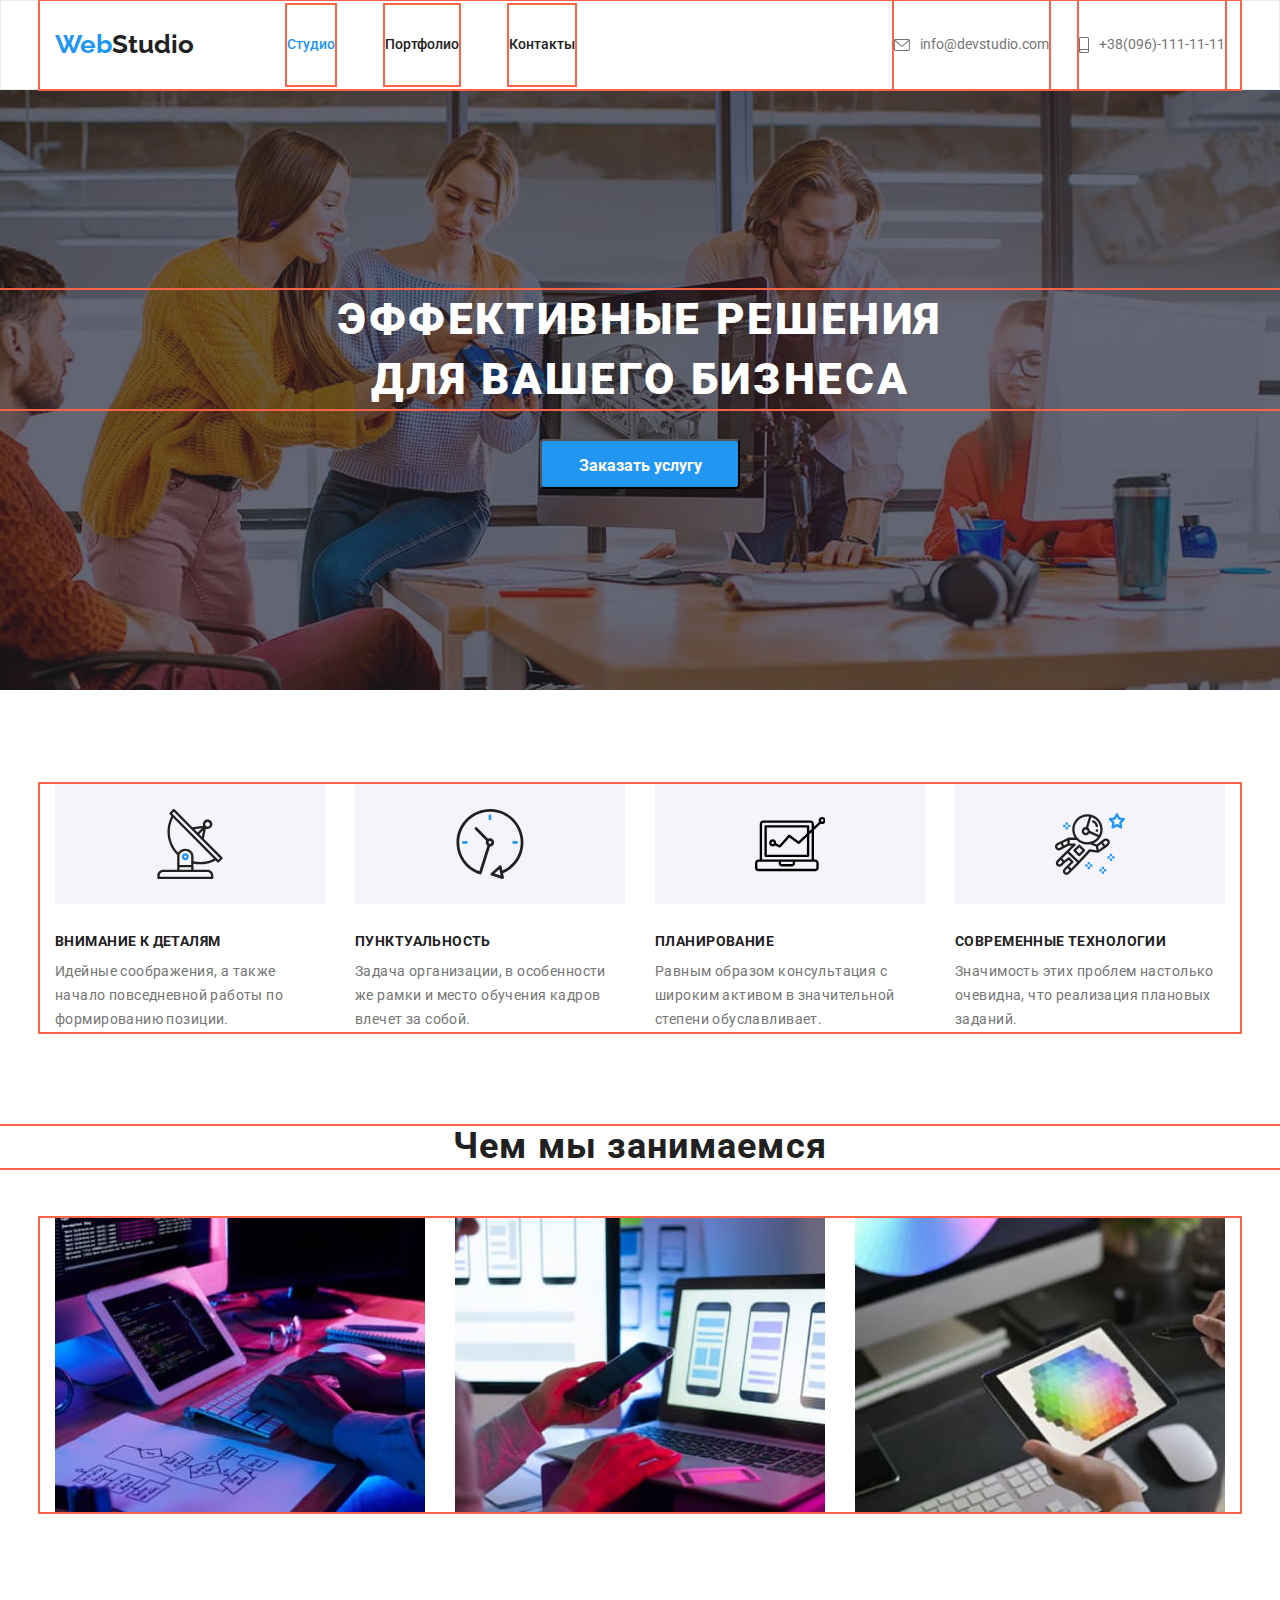
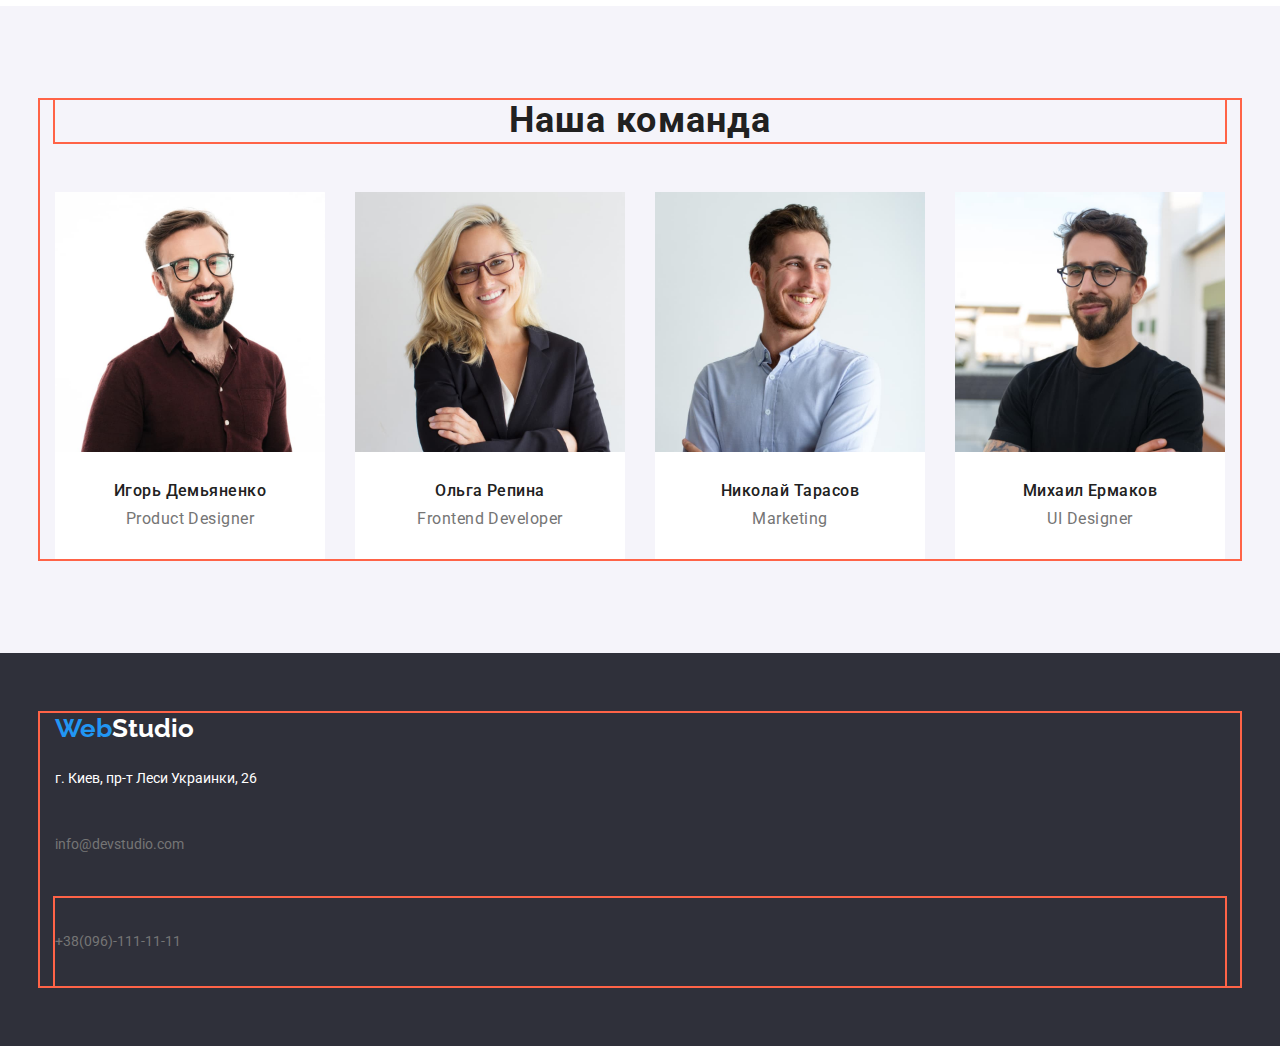
==== index.html @ 0e976df8 "Добавляет svg хедер,герой и 1 секция" ====
<!DOCTYPE html>
<html lang="ru">

<head>
    <meta charset="UTF-8">
    <meta http-equiv="X-UA-Compatible" content="IE=edge">
    <meta name="viewport" content="width=device-width, initial-scale=1.0">
    <title>Документ</title>
    <link href="https://fonts.googleapis.com/css2?family=Raleway:wght@700&family=Roboto:wght@400;500;700&display=swap"
        rel="stylesheet">
    <link rel="stylesheet" href="https://cdnjs.cloudflare.com/ajax/libs/modern-normalize/1.1.0/modern-normalize.min.css">
    <link rel="stylesheet" href="./css/style.css">
</head>

<body>
        <!-- header -->

<header class="header">
    <div class="container main-nav">
        <nav class="main-nav">
            <a href="" class="logo" lang="en">Web<span class="logo-header">Studio</span>
            </a>
           
        <!-- Navigation -->

        <ul class="nav-menu list">
            <li class="nav-menu item">
                <a href="" class="menu-link active">Студио</a>
            </li>
            
            <li class="nav-menu item">
                <a href="./portfolio.html" class="menu-link ">Портфолио</a>
            </li>  
            <li class="nav-menu item">
                 <a href="" class="menu-link">Контакты</a>
            </li>    
    </ul>
        </nav>
        <!-- Header contacts -->

        <ul class="contacts-list">
            <li class="contacts-link">
                <a class="adress-list" href="mailto:info@devstudio.com">
                    <svg class="cont-icon" width="16" height="12">
                    <use href="./images/icons.svg#icon-envelope"></use>
                    </svg>
                    info@devstudio.com
                </a>
            </li>

            <li class="contacts-link">
                <a class="adress-list " href="tel:+380961111111">
                    <svg class="cont-icon" width="10" height="16">
                        <use href="./images/icons.svg#icon-smartphone"></use>
                    </svg>
                    +38(096)-111-11-11
                </a>
            </li>
            </ul>
     </div>
    </header>
    <main>
         <!-- hero -->
        
<section class="main-section overlay">
    
    <h1 class="section-title"> Эффективные решения<br>для вашего бизнеса</h1>
                <button type="button" class="order-button">Заказать услугу</button>
    
</section>
       
        <!-- features -->   

<section class="section-padding">
    <h2 hidden>Наши особенности</h2>
        <div class="container">
            <ul class="features">
                <li class="features-list">
                    <div class="icons">
                    <svg width="70" height="70"> 
                        <use href="./images/icons.svg#icon-antenna">
                        </use>
                     </svg>
                    </div>
                    <h3 class="features-title">Внимание к деталям</h3>
                    <p class="features-text">Идейные соображения, а также начало повседневной работы по формированию
                        позиции.</p>
                </li>

                <li class="features-list">
                    <div class="icons">
                        <svg width="70" height="70">
                            <use href="./images/icons.svg#icon-clock">

                            </use>
                        </svg>
                    </div>
                    <h3 class="features-title">Пунктуальность</h3>
                    <p class="features-text">Задача организации, в особенности же рамки и место обучения кадров влечет
                        за собой.</p>
                </li>

                <li class="features-list">
                    <div class="icons">
                        <svg width="70" height="70">
                            <use href="./images/icons.svg#icon-comp">
                            </use>
                        </svg>
                    </div>
                    <h3 class="features-title">Планирование</h3>
                    <p class="features-text">Равным образом консультация с широким активом в значительной степени
                        обуславливает.</p>
                </li>

                <li class="features-list">
                    <div class="icons">
                        <svg width="70" height="70">
                            <use href="./images/icons.svg#icon-astronaut">
                            </use>
                        </svg>
                    </div>
                    <h3 class="features-title">Современные технологии</h3>
                    <p class="features-text">Значимость этих проблем настолько очевидна, что реализация плановых
                        заданий.</p>
                </li>
            </ul>
        </div>
            
 </section>
    <!-- Our work  -->

<section class="section-padding">
    <h2 class="work-title">Чем мы занимаемся</h2>
        <div class="container">
             <ul class="example-list">

        <li class="ex-img">
            <img src="./images/box1.jpg" alt="разработка верстки" width="370">
        </li>

        <li class="ex-img">
             <img src="./images/box2.jpg" alt="мобильное приложение" width="370">
        </li>

        <li class="ex-img">
            <img src="./images/box3.jpg" alt="выбор цветой палитры" width="370">
        </li>
               
             </ul>
        </div>
</section>

        <!-- team -->

<section class="team-section">
     <div class="team-container">
        <h2 class="team-title">Наша команда</h2>
            <ul class="team-list">

        <li class="team-leads">
             <img src="./images/img1.jpg" alt="менеджер" width="270">
             <div class="staff">
                <h3 class="team-name">Игорь Демьяненко</h3>
                    <p lang="en" class="position">Product Designer</p>
            </div>
        </li>

        <li class="team-leads">
            <img src="./images/img2.jpg" alt="разработчик" width="270">
            <div class="staff">
                <h3 class="team-name">Ольга Репина</h3>
                    <p lang="en" class="position">Frontend Developer</p>
            </div>
        </li>

         <li class="team-leads">
            <img src="./images/img3.jpg" alt="отдел маркетинга" width="270">
            <div class="staff">
                <h3 class="team-name">Николай Тарасов</h3>
                    <p lang="en" class="position">Marketing</p>
            </div>
        </li>

        <li class="team-leads">
            <img src="./images/img4.jpg" alt="дизайнер" width="270">
            <div class="staff">
                <h3 class="team-name">Михаил Ермаков</h3>
                    <p lang="en" class="position">UI Designer</p>
            </div>
        </li>
             </ul>
    </div>
</section>
</main>
         <!-- footer -->

<footer class="f-contacts">
    <div class="footer-container">
        <a href="" class="logo-f" lang="en">
            Web<span class="logo-footer">Studio</span>
        </a>
    <address class="location">
        <p class="contacts-item">г. Киев, пр-т Леси Украинки, 26</p>     
    
    <ul class="contacts">
        <li class="contacts-link-f">
            <a class="adress-list" href="mailto:info@devstudio.com">
                        info@devstudio.com
                    </a>
        </li>
        <li class="contacts-link">
            <a class="adress-list" href="tel:+380961111111">+38(096)-111-11-11</a>
        </li>               
    </ul>
    </address>
    </div>
    </footer>
</body>
</html>
---- css/style.css ----
:root {
  --primary-text-color: #212121;
  --title-text-color: #757575;
  --accent-color: #2196f3;
  --primary-white-color: #ffffff;
  --filters-color: #f5f4fa;
  --main-bcg-color: #2f303a;
  --primary-bcg-color: #e5e5e5;
}

body {
  background-color: var(--primary-white-color);
  color: var(--primary-text-color);
  font-family: Roboto, sans-serif;
  font-size: 14px;
}
.list {
  list-style: none;
  margin: 0;
}
img {
  display: block;
  min-width: 100%;
  height: auto;
}

/* Логотип */
.logo {
  display: block;
  padding-top: 24px;
  padding-bottom: 24px;
  color: var(--accent-color);
  font-family: Raleway;
  font-weight: 700;
  font-size: 26px;
  line-height: 1.19;
  text-decoration: none;
}
.logo-header {
  color: var(--primary-text-color);
}
.logo-f {
  color: var(--accent-color);
  font-family: Raleway;
  font-weight: 700;
  font-size: 26px;
  line-height: 1.19;
  text-decoration: none;
}
.logo-footer {
  color: var(--primary-white-color);
}
/* Навигация шапки*/

.menu-link {
  display: block;
  padding-top: 32px;
  padding-bottom: 32px;
  color: var(--primary-text-color);
  font-weight: 500;
  font-size: 14px;
  line-height: 1.14;
  text-decoration: none;
}
.menu-link:hover,
.menu-link:focus {
  color: var(--accent-color);
}
.menu-link.active {
  display: block;
  padding-top: 32px;
  padding-bottom: 32px;
  color: var(--accent-color);
  font-weight: 500;
  font-size: 14px;
  line-height: 1.14;
}
.menu-link.active:hover,
.menu-link.active:focus {
  color: var(--accent-color);
}
.main-nav {
  align-items: center;
  display: flex;
}
.nav-menu {
  display: flex;
  margin-left: 93px;
  padding: 0;
}
.nav-menu .li + .li {
  margin-left: 50px;
}
.nav-menu.item {
  margin-left: 50px;
  outline: 2px solid tomato;
}
.nav-menu.item:first-child {
  margin-left: 0;
}
/* BG футер */

.f-contacts {
  padding-top: 60px;
  padding-bottom: 60px;
  background-color: var(--main-bcg-color);
}
/* Стиль контакты */

.contacts-list {
  display: flex;
  padding-left: 0;
  margin: 0;
  list-style: none;
  margin-left: auto;
}
.cont-icon {
  display: block;
  margin-right: 10px;
  cursor: pointer;
}
.adress-list {
  display: flex;
  align-items: center;
  padding-top: 32px;
  padding-bottom: 32px;
  color: var(--title-text-color);
  font-weight: 400;
  line-height: 1.7;
  text-decoration: none;
}
.adress-list:hover,
.adress-list:focus {
  color: var(--accent-color);
}
.contacts-link {
  outline: 2px solid tomato;
  margin-right: 30px;
}

.contacts-link:last-child {
  margin-right: 0;
  margin-bottom: 0;
}

/* Стили css Porfolio */

/* Стили для главных фильтров */
.main-filter-button {
  color: var(--primary-white-color);
  background-color: var(--accent-color);
  font-family: inherit;
  padding-top: 6px;
  padding-right: 22px;
  padding-bottom: 6px;
  padding-left: 22px;
  font-weight: 500;
  font-size: 16px;
  line-height: 1.62;
  box-shadow: 0px 3px 1px rgba(0, 0, 0, 0.1), 0px 1px 2px rgba(0, 0, 0, 0.08),
    0px 2px 2px rgba(0, 0, 0, 0.12);
  border-radius: 4px;

  cursor: pointer;
}
.main-filter-button:hover,
.main-filter-button:focus {
  color: var(--primary-white-color);
}
.filters {
  padding-top: 94px;
  padding-bottom: 94px;
}
.f-item {
  margin-left: 8px;
}
.f-item:first-child {
  margin-left: 0;
}
.filter-button {
  color: var(--primary-text-color);
  background-color: var(--filters-color);
  font-family: inherit;
  padding-top: 6px;
  padding-right: 22px;
  padding-bottom: 6px;
  padding-left: 22px;
  font-weight: 500;
  font-size: 16px;
  line-height: 1.62;
  border-radius: 4px;
}
.filters-list {
  display: flex;
  margin-bottom: 50px;
  padding-left: 0;
  justify-content: center;
}
.filter-button:hover,
.filter-button:focus {
  color: var(--primary-white-color);
  background-color: var(--accent-color);
}

/* Проэкты (картинки) */

.main-section {
  /* height: 600px;
  max-width: 1600px; */
  padding-top: 200px;
  padding-bottom: 280px;
  text-align: center;
  background-color: var(--main-bcg-color);
}
.projects {
  height: 370px;
  text-decoration: none;
}
.projects-list {
  display: flex;
  flex-wrap: wrap;
  list-style: none;
  margin: 0;
  padding: 0;
}
.projects-title {
  margin-top: 0;
  margin-bottom: 0;
  color: var(--primary-text-color);
  font-weight: 700;
  font-size: 18px;
  line-height: 2;
}
.projects-sections {
  margin-top: 0;
  margin-bottom: 0;
  color: var(--title-text-color);
  font-size: 16px;
  line-height: 1.87;
}
.ex-text {
  padding: 20px 24px;
  border: 1px solid #eeeeee;
  border-top: 0;
}
/* Футер Портфолио */

.contacts-item {
  color: var(--primary-white-color);
  font-size: 14px;
  line-height: 2;
  margin: 0;
  margin-bottom: 9px;
  margin-top: 20px;
}

.project-card {
  width: 370px;
  margin-right: 30px;
  margin-bottom: 30px;
}
.project-card:nth-child(3n) {
  margin-right: 0;
}
.project-card:nth-last-child(-n + 3) {
  margin-bottom: 0;
}
.contacts-link-f {
  margin-bottom: 9px;
  color: rgba(255, 255, 255, 0.6);
  font-size: 14px;
  line-height: 2;
}
.location {
  font-style: normal;
}

/* стили css для index.thml */

.container {
  margin-left: auto;
  margin-right: auto;
  width: 1200px;
  padding-right: 15px;
  padding-left: 15px;
  outline: 2px solid tomato;
  background-color: var(--primary-white-color);
}
.section-padding {
  padding-top: 94px;
  padding-bottom: 94px;
  background-color: var(--primary-white-color);
}
.section-padding:nth-child(3) {
  padding-top: 0;
}
.header {
  margin-top: 0;
  margin-bottom: 0;
  border: 1px solid #ececec;
  background: var(--primary-white-color);
}

/* Секция герой */

.overlay {
  height: 600px;
  max-width: 1600px;
  margin-left: auto;
  margin-right: auto;
  background-repeat: no-repeat;
  background-position: center;
  background-size: cover;
  background-color: var(--main-bcg-color);
  background-image: linear-gradient(
      to top,
      rgba(47, 48, 58, 0.4),
      rgba(47, 48, 58, 0.4)
    ),
    url(../images/hero.jpg);
}
.section-title {
  margin-top: 0;
  margin-bottom: 30px;
  font-weight: 900;
  font-size: 44px;
  line-height: 1.36;
  text-transform: uppercase;
  letter-spacing: 0.06em;
  color: var(--primary-white-color);
  outline: 2px solid tomato;
}
.order-button {
  display: inline-block;
  font-weight: 700;
  font-size: 16px;
  line-height: 1.87;
  min-width: 200px;
  height: 50px;
  padding: 10px 32px;
  background-color: var(--accent-color);
  color: var(--primary-white-color);
  border-radius: 4px;
}
.icons {
  display: flex;
  justify-content: center;
  align-items: center;
  background-color: var(--filters-color);
  /* width: 270px; */
  height: 120px;
  margin-bottom: 30px;
}
.features {
  display: flex;
  justify-content: space-between;
  list-style: none;
  padding-left: 0;
  margin: 0;
}
.features-list {
  width: calc((100% - 3 * 30px) / 4);
}
.features-list:last-child {
  margin-right: 0;
}
/* Секция наши особенности */

.features-title {
  margin-top: 0px;
  margin-bottom: 10px;
  font-weight: 700;
  font-size: 14px;
  height: 16px;
  line-height: 1.14;
  text-transform: uppercase;
  letter-spacing: 0.03em;
  color: var(--primary-text-color);
}
.features-text {
  margin-top: 0;
  margin-bottom: 0;
  font-size: 14px;
  line-height: 1.71;
  letter-spacing: 0.03em;
  color: var(--title-text-color);
}

/* Секция чем мы занимаемся */
.ex-img {
  margin-left: 30px;
}
.ex-img:first-child {
  margin-left: 0;
}
.example-list {
  list-style: none;
  padding-left: 0;
  margin: 0;
  display: flex;
  width: 370px;
}
.work-title {
  margin-top: 0;
  margin-bottom: 50px;
  font-weight: 700;
  font-size: 36px;
  height: 42px;
  text-align: center;
  line-height: 1.16;
  letter-spacing: 0.03em;
  color: var(--primary-text-color);
  outline: 2px solid tomato;
}

/* Секция наша команда */
.staff {
  padding-top: 30px;
  padding-bottom: 30px;
  text-align: center;
}

.team-section {
  background-color: var(--filters-color);
}
.team-photo {
  background-color: var(--primary-white-color);
}
.team-list {
  display: flex;
  list-style: none;
  margin: 0;
  padding: 0;
}
.team-title {
  margin: 0;
  margin-bottom: 50px;
  font-weight: 700;
  font-size: 36px;
  height: 42px;
  text-align: center;
  line-height: 1.16;
  letter-spacing: 0.03em;
  color: var(--primary-text-color);
  outline: 2px solid tomato;
}
.team-leads {
  margin-left: 30px;
  background-color: var(--primary-white-color);
}
.team-leads:first-child {
  margin-left: 0;
}
.team-name {
  font-weight: 500;
  font-size: 16px;
  line-height: 1.18;
  letter-spacing: 0.03em;
  margin-bottom: 10px;
  margin-top: 0;
  color: var(--primary-text-color);
}
.team-container {
  margin-left: auto;
  margin-right: auto;
  /* padding-top: 94px;
  padding-bottom: 94px; */
  width: 1200px;
  padding-right: 15px;
  padding-left: 15px;
  outline: 2px solid tomato;
  background-color: var(--filters-color);
}
.team-section {
  padding-top: 94px;
  padding-bottom: 94px;
  background-color: var(--filters-color);
}
.position {
  margin: 0;
  font-size: 16px;
  line-height: 1.18;
  letter-spacing: 0.03em;
  color: var(--title-text-color);
}

/* Футер */

.footer-container {
  margin-left: auto;
  margin-right: auto;
  width: 1200px;
  padding-right: 15px;
  padding-left: 15px;
  outline: 2px solid tomato;
}
.contacts {
  list-style: none;
  padding-left: 0;
  margin: 0;
}
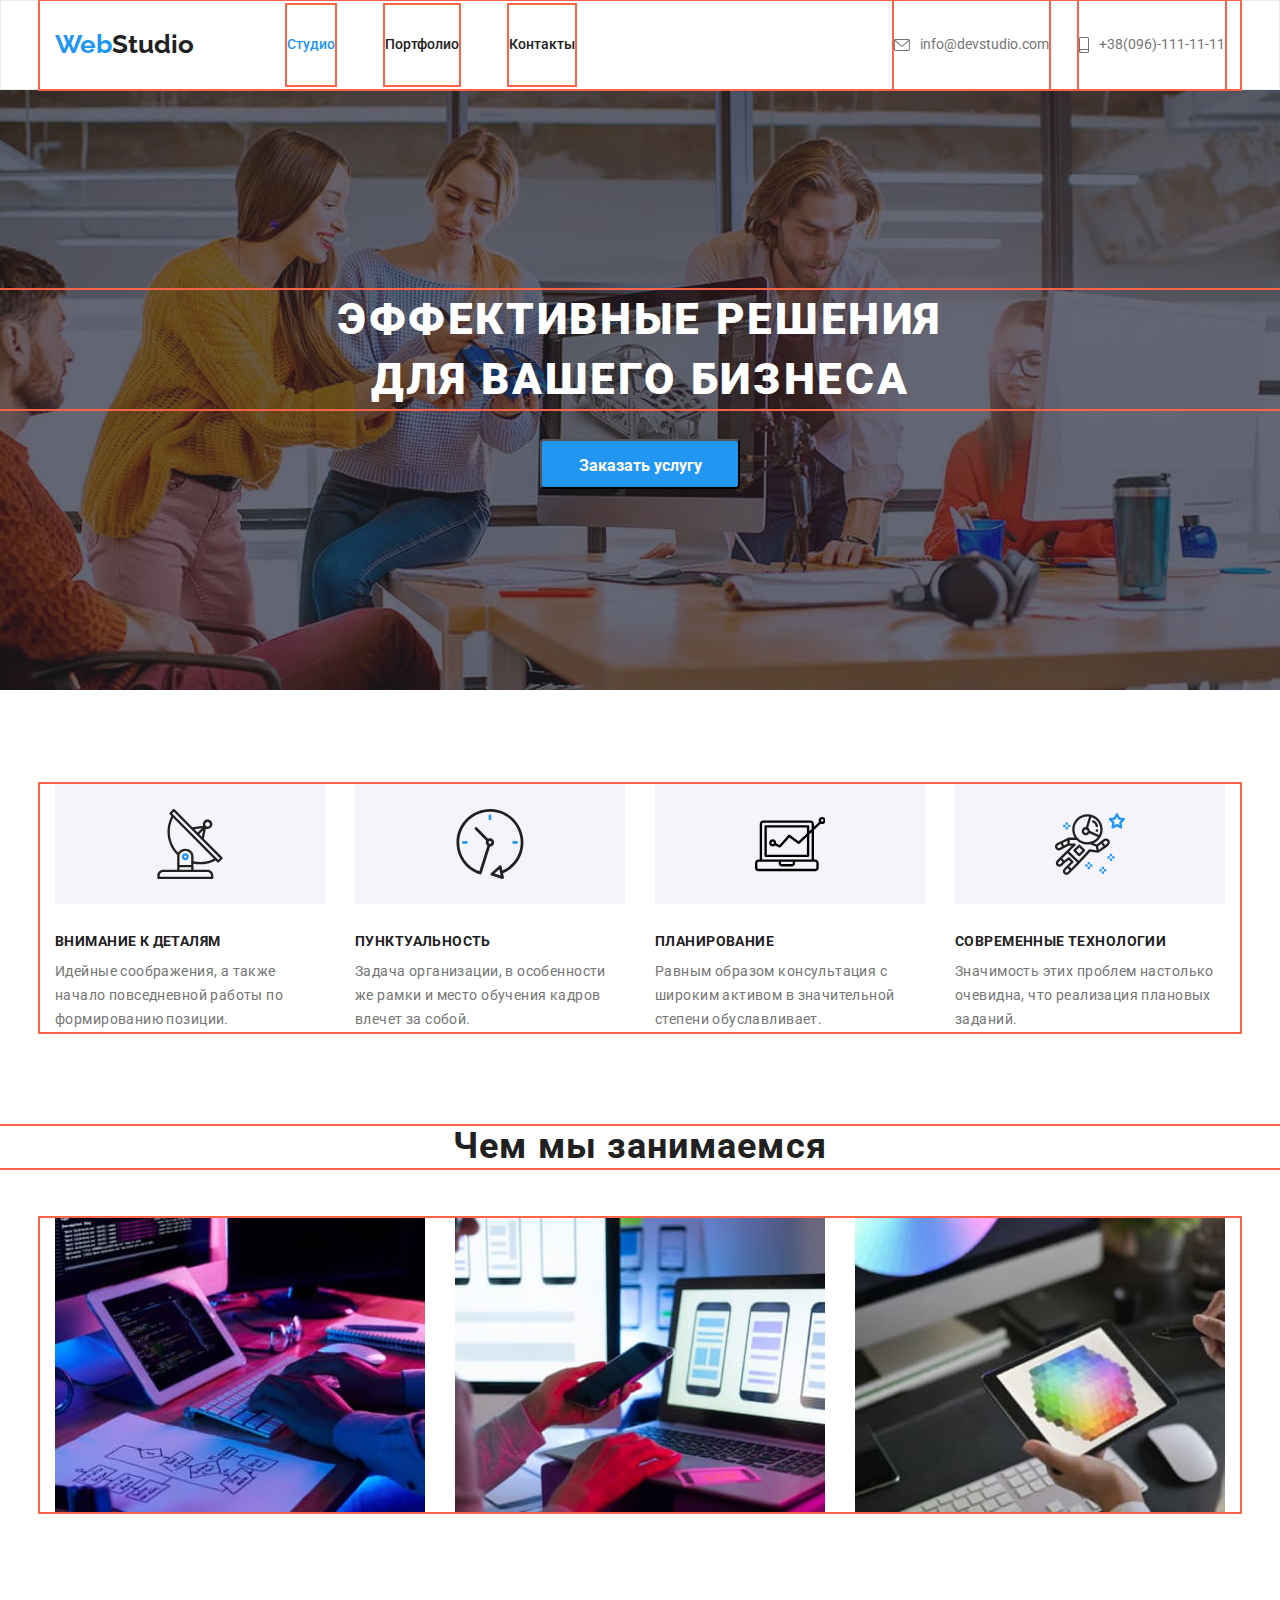
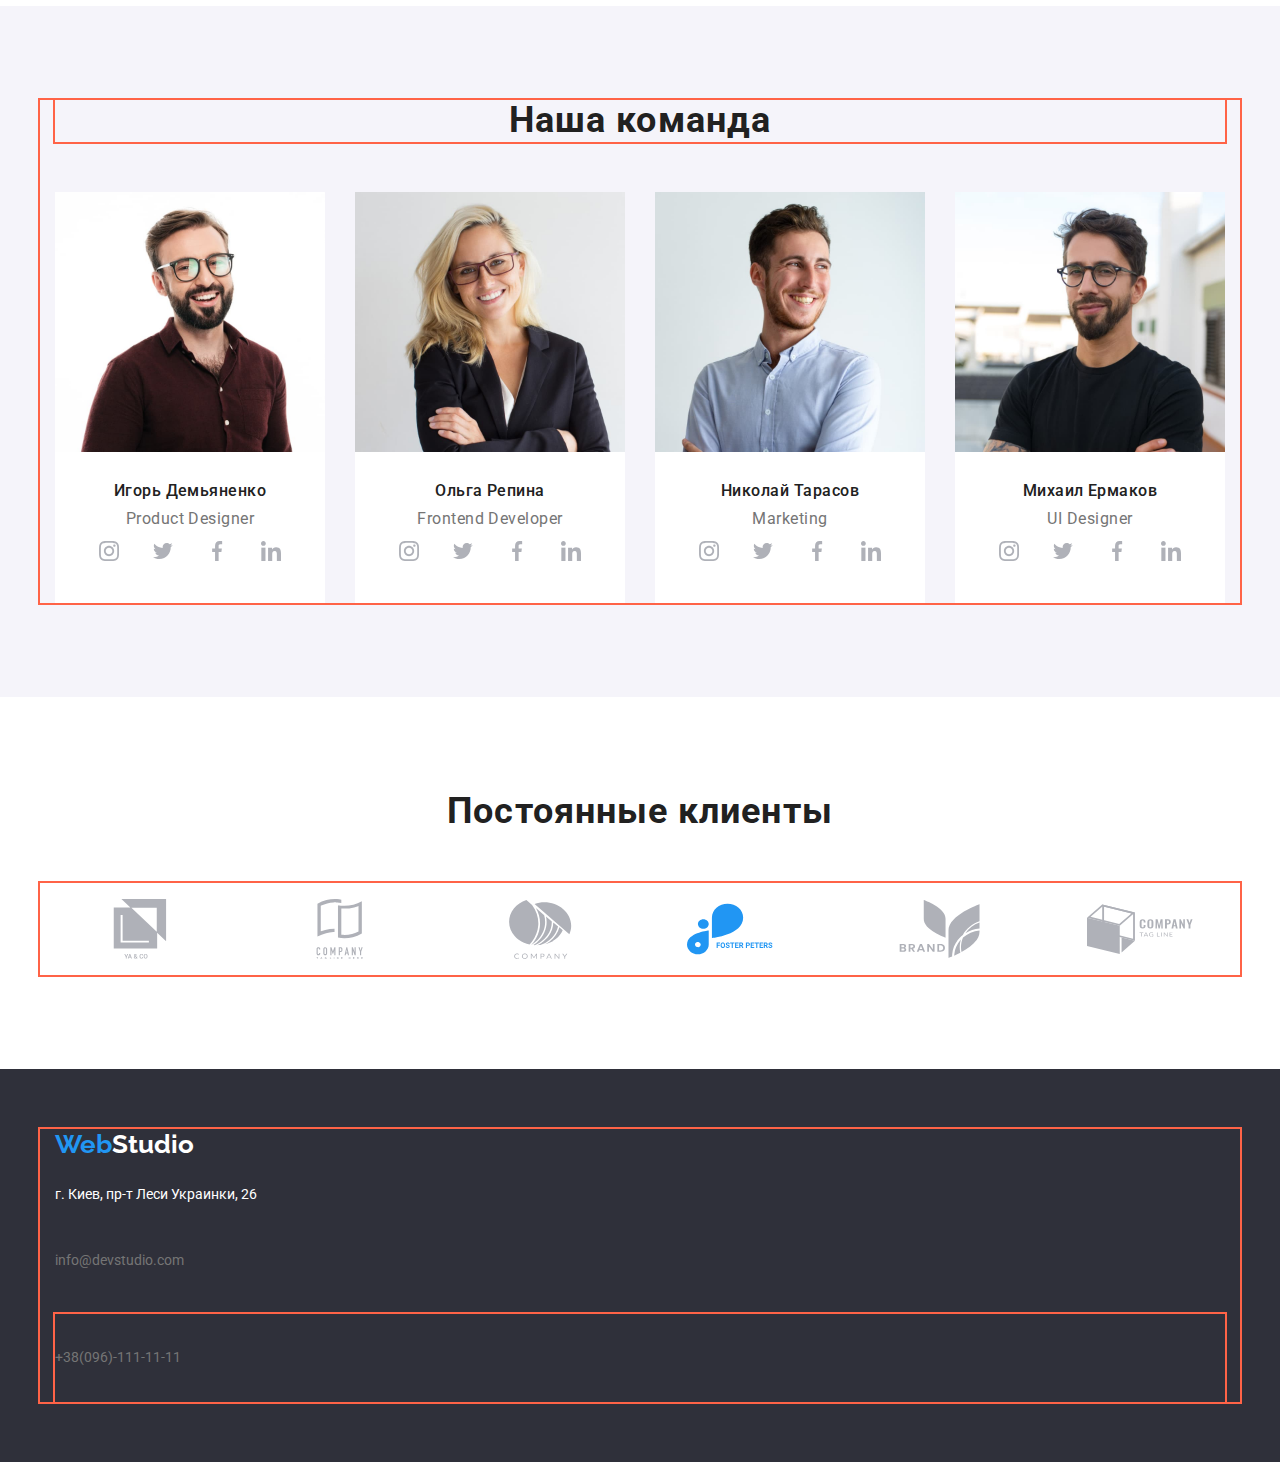
==== commit 2b12fa1e: "Добавляет свг(хедер,секция1,команда,партнеры)" ====
--- a/index.html
+++ b/index.html
@@ -162,6 +162,38 @@
              <div class="staff">
                 <h3 class="team-name">Игорь Демьяненко</h3>
                     <p lang="en" class="position">Product Designer</p>
+                    <ul class="team-l">
+                        <li class="team-margin">
+                            <a href="" class="team-social">
+                                <svg class="social-icon" width="20" height="20">
+                                    <use href="./images/icons.svg#icon-instagram"></use>
+                                </svg>
+                            </a>
+                        </li>
+
+                            <li class="team-margin">
+                                <a href="" class="team-social">
+                                    <svg class="social-icon" width="20" height="20">
+                                        <use href="./images/icons.svg#icon-twitter"></use>
+                                    </svg>
+                                </a>
+                           </li>
+
+                            <li class="team-margin">
+                                <a href="" class="team-social">
+                                    <svg class="social-icon" width="20" height="20">
+                                        <use href="./images/icons.svg#icon-facebook"></use>
+                                    </svg>
+                                </a>
+                            </li>
+                            <li class="team-margin">
+                                <a href="" class="team-social">
+                                    <svg class="social-icon" width="20" height="20">
+                                        <use href="./images/icons.svg#icon-linkedin"></use>
+                                    </svg>
+                                </a>
+                            </li>
+                   </ul>
             </div>
         </li>
 
@@ -170,6 +202,39 @@
             <div class="staff">
                 <h3 class="team-name">Ольга Репина</h3>
                     <p lang="en" class="position">Frontend Developer</p>
+                    <ul class="team-l">
+                        <li class="team-margin">
+                            <a href="" class="team-social">
+                                <svg class="social-icon" width="20" height="20">
+                                    <use href="./images/icons.svg#icon-instagram"></use>
+                                </svg>
+                            </a>
+                        </li>
+                    
+                        <li class="team-margin">
+                            <a href="" class="team-social">
+                                <svg class="social-icon" width="20" height="20">
+                                    <use href="./images/icons.svg#icon-twitter"></use>
+                                </svg>
+                            </a>
+                        </li>
+                    
+                        <li class="team-margin">
+                            <a href="" class="team-social">
+                                <svg class="social-icon" width="20" height="20">
+                                    <use href="./images/icons.svg#icon-facebook"></use>
+                                </svg>
+                            </a>
+                        </li>
+                        <li class="team-margin">
+                            <a href="" class="team-social">
+                                <svg class="social-icon" width="20" height="20">
+                                    <use href="./images/icons.svg#icon-linkedin"></use>
+                                </svg>
+                            </a>
+                        </li>
+                    </ul>
+                 
             </div>
         </li>
 
@@ -178,6 +243,38 @@
             <div class="staff">
                 <h3 class="team-name">Николай Тарасов</h3>
                     <p lang="en" class="position">Marketing</p>
+                    <ul class="team-l">
+                        <li class="team-margin">
+                            <a href="" class="team-social">
+                                <svg class="social-icon" width="20" height="20">
+                                    <use href="./images/icons.svg#icon-instagram"></use>
+                                </svg>
+                            </a>
+                        </li>
+                    
+                        <li class="team-margin">
+                            <a href="" class="team-social">
+                                <svg class="social-icon" width="20" height="20">
+                                    <use href="./images/icons.svg#icon-twitter"></use>
+                                </svg>
+                            </a>
+                        </li>
+                    
+                        <li class="team-margin">
+                            <a href="" class="team-social">
+                                <svg class="social-icon" width="20" height="20">
+                                    <use href="./images/icons.svg#icon-facebook"></use>
+                                </svg>
+                            </a>
+                        </li>
+                        <li class="team-margin">
+                            <a href="" class="team-social">
+                                <svg class="social-icon" width="20" height="20">
+                                    <use href="./images/icons.svg#icon-linkedin"></use>
+                                </svg>
+                            </a>
+                        </li>
+                    </ul>
             </div>
         </li>
 
@@ -186,11 +283,115 @@
             <div class="staff">
                 <h3 class="team-name">Михаил Ермаков</h3>
                     <p lang="en" class="position">UI Designer</p>
+                    <ul class="team-l">
+                        <li class="team-margin">
+                            <a href="" class="team-social">
+                                <svg class="social-icon" width="20" height="20">
+                                    <use href="./images/icons.svg#icon-instagram"></use>
+                                </svg>
+                            </a>
+                        </li>
+                    
+                        <li class="team-margin">
+                            <a href="" class="team-social">
+                                <svg class="social-icon" width="20" height="20">
+                                    <use href="./images/icons.svg#icon-twitter"></use>
+                                </svg>
+                            </a>
+                        </li>
+                    
+                        <li class="team-margin">
+                            <a href="" class="team-social">
+                                <svg class="social-icon" width="20" height="20">
+                                    <use href="./images/icons.svg#icon-facebook"></use>
+                                </svg>
+                            </a>
+                        </li>
+                        <li class="team-margin">
+                            <a href="" class="team-social">
+                                <svg class="social-icon" width="20" height="20">
+                                    <use href="./images/icons.svg#icon-linkedin"></use>
+                                </svg>
+                            </a>
+                        </li>
+                    </ul>
             </div>
         </li>
-             </ul>
+             </ul>  
     </div>
 </section>
+
+    <section class="section-padding">
+        <h2 class="client-title">Постоянные клиенты</h2>
+            <div class="container">
+                <ul class="client-list">
+                    <li class="client">
+                        <a href="" class="client-link">
+
+                            <svg class="client-icon" width="106" height="60">
+                                <use href="./images/icons.svg#icon-yaco">
+
+                                </use>
+                            </svg>
+                        </a>
+
+                    </li>
+                        <li class="client">
+                            <a href="" class="client-link">
+                        
+                                <svg class="client-icon" width="106" height="60">
+                                    <use href="./images/icons.svg#icon-company">
+                        
+                                    </use>
+                                </svg>
+                            </a>
+                        
+                        </li>
+                        <li class="client">
+                            <a href="" class="client-link">
+                        
+                                <svg class="client-icon" width="106" height="60">
+                                    <use href="./images/icons.svg#icon-compamy1">
+                        
+                                    </use>
+                                </svg>
+                            </a>
+                        
+                        </li>
+                        <li class="client">
+                            <a href="" class="client-link">
+                        
+                                <svg class="client-icon" width="106" height="60">
+                                    <use href="./images/icons.svg#icon-foster">
+                        
+                                    </use>
+                                </svg>
+                            </a>
+                        
+                        </li>
+                        <li class="client">
+                            <a href="" class="client-link">
+                        
+                                <svg class="client-icon" width="106" height="60">
+                                    <use href="./images/icons.svg#icon-brand">
+                        
+                                    </use>
+                                </svg>
+                            </a>
+                        
+                        </li>
+                        <li class="client">
+                            <a href="" class="client-link">
+                        
+                                <svg class="client-icon" width="106" height="60">
+                                    <use href="./images/icons1.svg#icon-Object">
+                        
+                                    </use>
+                                </svg>
+                            </a>
+                        
+                        </li>
+                </ul>
 </main>
          <!-- footer -->
 
--- a/css/style.css
+++ b/css/style.css
@@ -124,6 +124,7 @@
   align-items: center;
   padding-top: 32px;
   padding-bottom: 32px;
+  margin-bottom: 9pxs;
   color: var(--title-text-color);
   font-weight: 400;
   line-height: 1.7;
@@ -419,10 +420,25 @@
   padding-bottom: 30px;
   text-align: center;
 }
-
+.team-margin {
+  margin-right: 10px;
+}
+.team-margin:last-child {
+  margin-right: 0;
+}
 .team-section {
   background-color: var(--filters-color);
 }
+
+.team-social {
+  width: 44px;
+  height: 44px;
+  display: flex;
+  justify-content: center;
+  align-items: center;
+  border-radius: 50%;
+}
+
 .team-photo {
   background-color: var(--primary-white-color);
 }
@@ -447,6 +463,13 @@
 .team-leads {
   margin-left: 30px;
   background-color: var(--primary-white-color);
+}
+.team-l {
+  display: flex;
+  padding: 0;
+  justify-content: center;
+  align-items: center;
+  list-style-type: none;
 }
 .team-leads:first-child {
   margin-left: 0;
@@ -484,6 +507,46 @@
   color: var(--title-text-color);
 }
 
+/* Cекция постоянные клиенты */
+
+.client-title {
+  font-family: "Roboto";
+  font-weight: 700;
+  font-size: 36px;
+  line-height: 1.16;
+  text-align: center;
+  margin-top: 0;
+  margin-bottom: 50px;
+  letter-spacing: 0.03em;
+  color: var(--primary-text-color);
+}
+.client {
+  margin-right: 30px;
+}
+.client:last-child {
+  margin-right: 0;
+}
+.client-link {
+  width: 170px;
+  height: 92px;
+  display: flex;
+  justify-content: center;
+  align-items: center;
+  border-radius: 4px;
+  cursor: pointer;
+}
+
+.client-list {
+  display: flex;
+  margin: 0;
+  padding: 0;
+  list-style-type: none;
+}
+/* .client-icon {
+  width: 170px;
+  height: 92px;
+} */
+
 /* Футер */
 
 .footer-container {
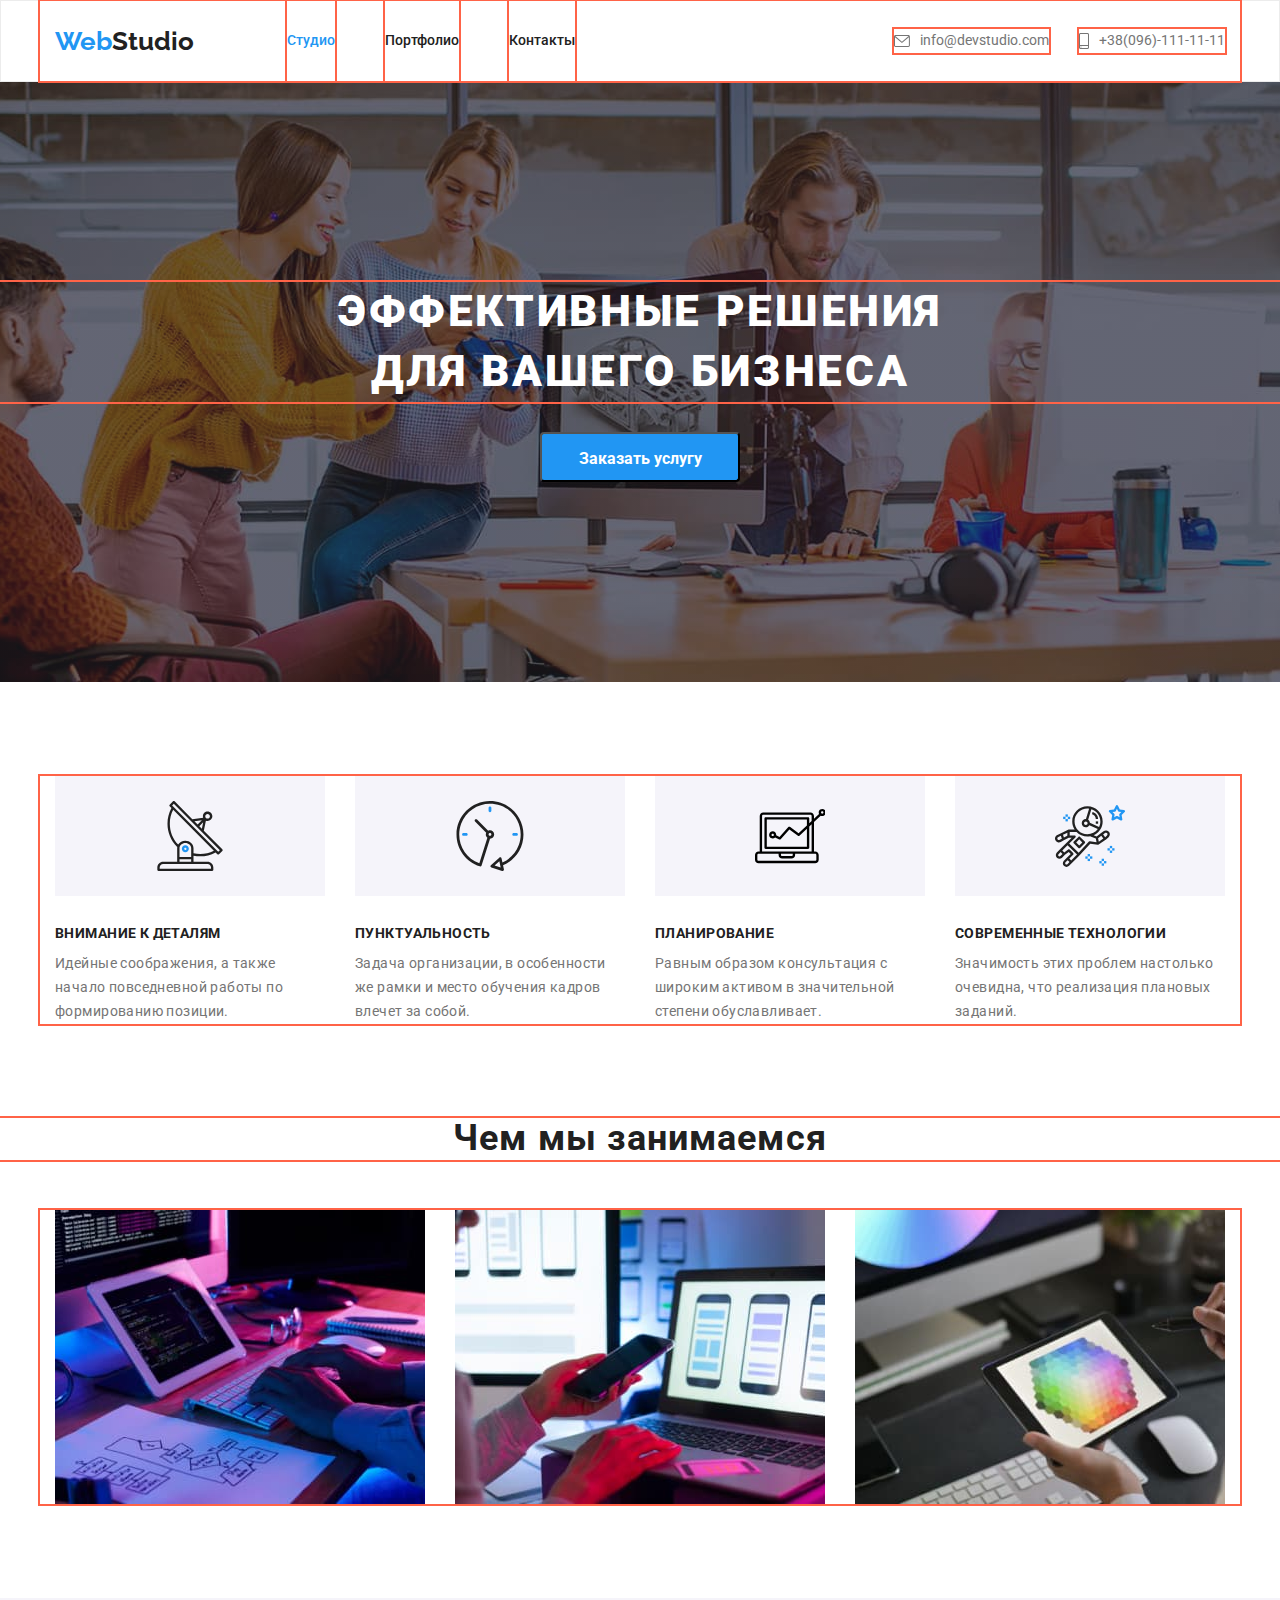
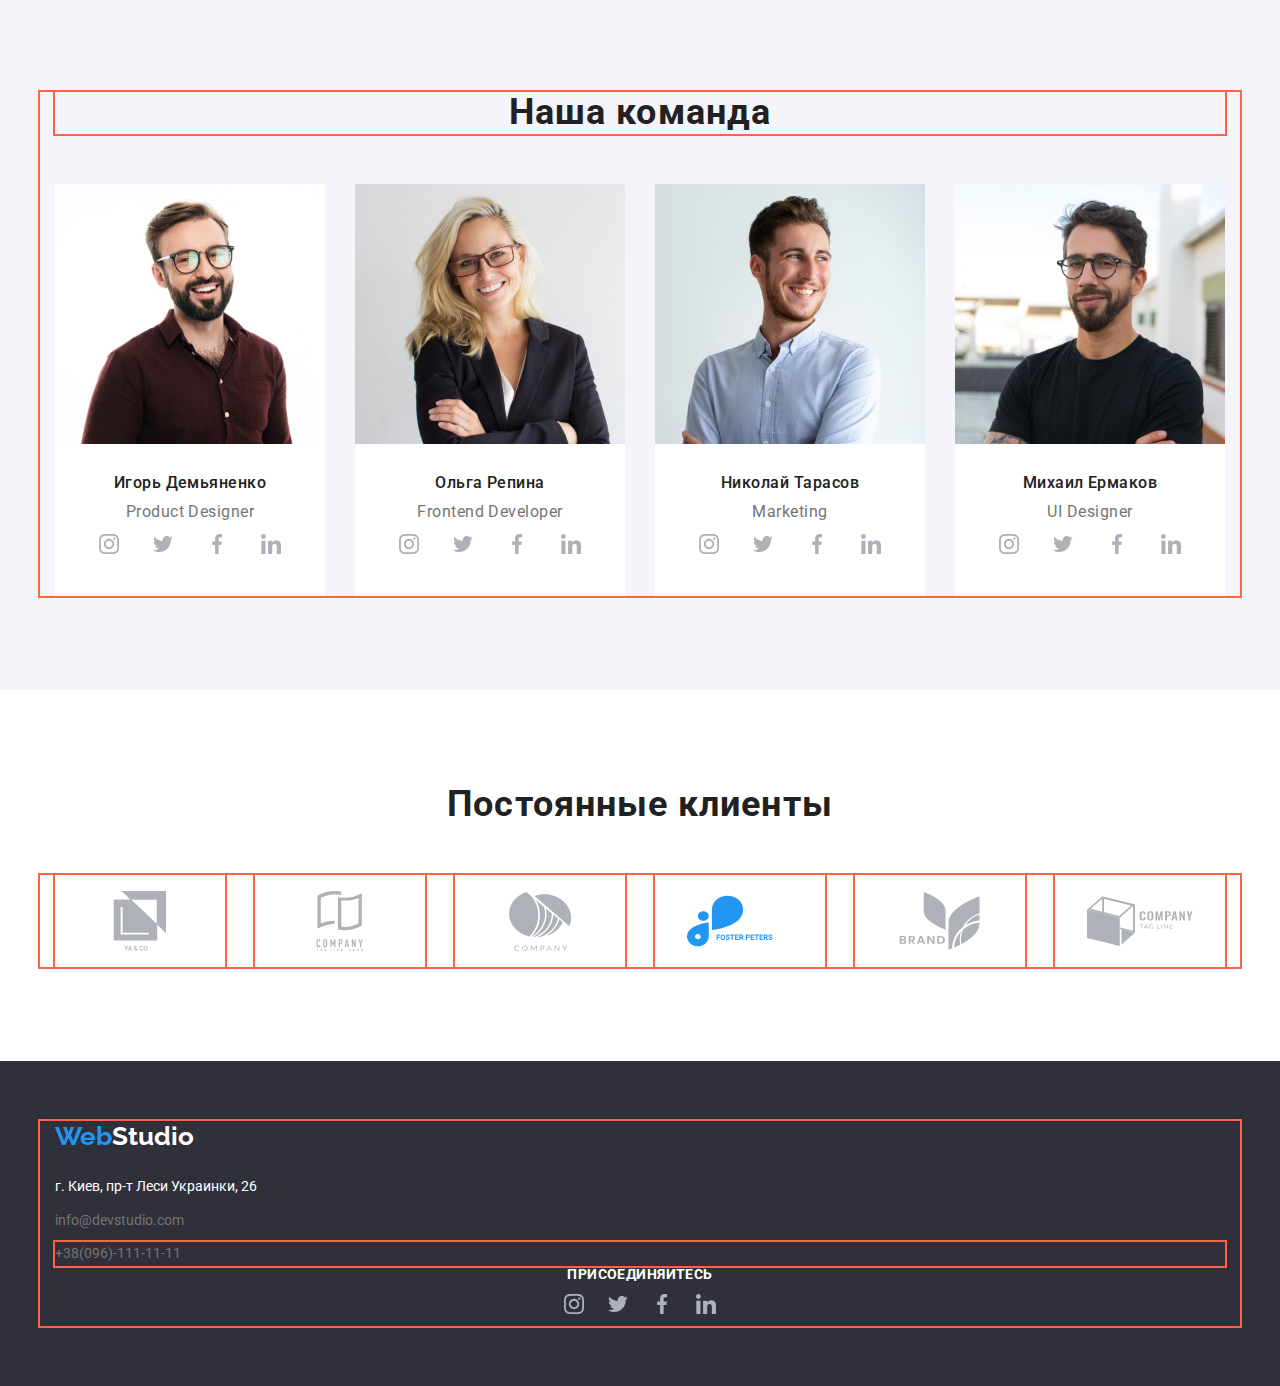
==== commit 2a22eff2: "Ховер на хедер стили для 2 блока футер" ====
--- a/index.html
+++ b/index.html
@@ -397,24 +397,62 @@
 
 <footer class="f-contacts">
     <div class="footer-container">
-        <a href="" class="logo-f" lang="en">
-            Web<span class="logo-footer">Studio</span>
-        </a>
-    <address class="location">
-        <p class="contacts-item">г. Киев, пр-т Леси Украинки, 26</p>     
+        <div>
+            <a href="" class="logo-f" lang="en">
+                Web<span class="logo-footer">Studio</span>
+            </a>
+                <address class="location">
+                    <p class="contacts-item">г. Киев, пр-т Леси Украинки, 26</p>     
     
-    <ul class="contacts">
-        <li class="contacts-link-f">
-            <a class="adress-list" href="mailto:info@devstudio.com">
-                        info@devstudio.com
-                    </a>
-        </li>
-        <li class="contacts-link">
-            <a class="adress-list" href="tel:+380961111111">+38(096)-111-11-11</a>
-        </li>               
-    </ul>
-    </address>
-    </div>
+                        <ul class="contacts">
+                            <li class="contacts-link-f">
+                                <a class="adress-list" href="mailto:info@devstudio.com">
+                                                                        info@devstudio.com
+                                </a>
+                            </li>
+
+                            <li class="contacts-link">
+                                <a class="adress-list" href="tel:+380961111111">+38(096)-111-11-11</a>
+                             </li>               
+                        </ul>
+                </address>
+        </div>
+
+        <div class="footer-add">  
+                <p class="add-header">Присоединяйтесь</p>
+                    <ul class="team-l">
+                        <li class="net-list">
+                            <a href="" class="team-social">
+                                <svg class="social-icon" width="20" height="20">
+                                <use href="./images/icons.svg#icon-instagram"></use>
+                                </svg>
+                            </a>
+                      </li>
+                        <li class="net-list">
+                            <a href="" class="team-social">
+                                <svg class="social-icon" width="20" height="20">
+                                    <use href="./images/icons.svg#icon-twitter"></use>
+                                </svg>
+                            </a>
+                        </li>
+                        
+                        <li class="net-list">
+                            <a href="" class="team-social">
+                                <svg class="social-icon" width="20" height="20">
+                                    <use href="./images/icons.svg#icon-facebook"></use>
+                                </svg>
+                            </a>
+                        </li>
+                        <li class="team-margin">
+                            <a href="" class="team-social">
+                                <svg class="social-icon" width="20" height="20">
+                                    <use href="./images/icons.svg#icon-linkedin"></use>
+                                </svg>
+                            </a>
+                        </li>
+                </ul>
+            </div>
+        </div>
     </footer>
-</body>
+    </body>
 </html>--- a/css/style.css
+++ b/css/style.css
@@ -118,12 +118,17 @@
   display: block;
   margin-right: 10px;
   cursor: pointer;
-}
+  fill: var(--title-text-color);
+}
+.cont-icon:hover {
+  fill: var(--accent-color);
+}
+
 .adress-list {
   display: flex;
   align-items: center;
-  padding-top: 32px;
-  padding-bottom: 32px;
+  /* padding-top: 32px;
+  padding-bottom: 32px; */
   margin-bottom: 9pxs;
   color: var(--title-text-color);
   font-weight: 400;
@@ -467,6 +472,7 @@
 .team-l {
   display: flex;
   padding: 0;
+  margin: 0;
   justify-content: center;
   align-items: center;
   list-style-type: none;
@@ -522,6 +528,7 @@
 }
 .client {
   margin-right: 30px;
+  outline: 2px solid tomato;
 }
 .client:last-child {
   margin-right: 0;
@@ -562,3 +569,21 @@
   padding-left: 0;
   margin: 0;
 }
+.add-header {
+  font-family: Roboto;
+  font-weight: 700;
+  font-size: 14px;
+  line-height: 1.15;
+  margin: 0;
+  /* margin-top: 72px;
+  margin-bottom: 20px; */
+  letter-spacing: 0.03em;
+  text-transform: uppercase;
+  color: var(--primary-white-color);
+}
+.footer-add {
+  display: flex;
+  justify-content: center;
+  align-items: center;
+  flex-direction: column;
+}
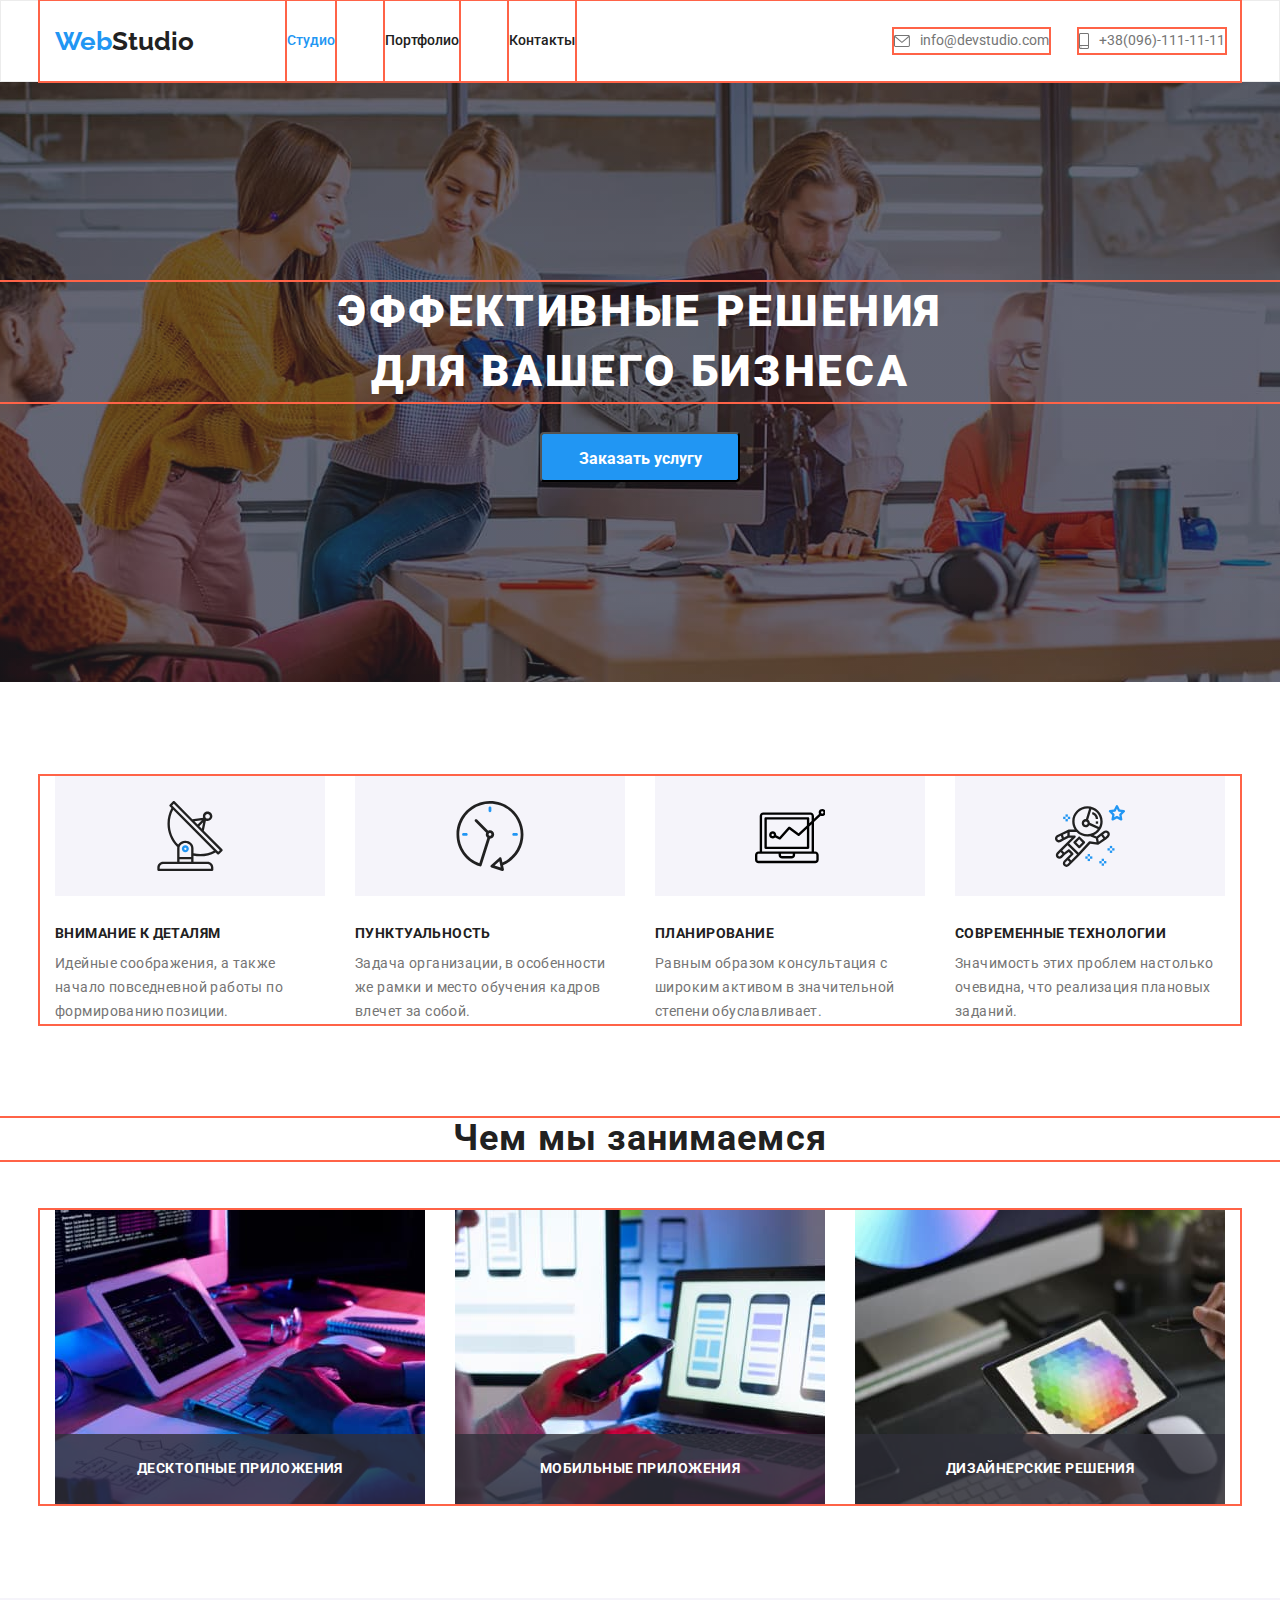
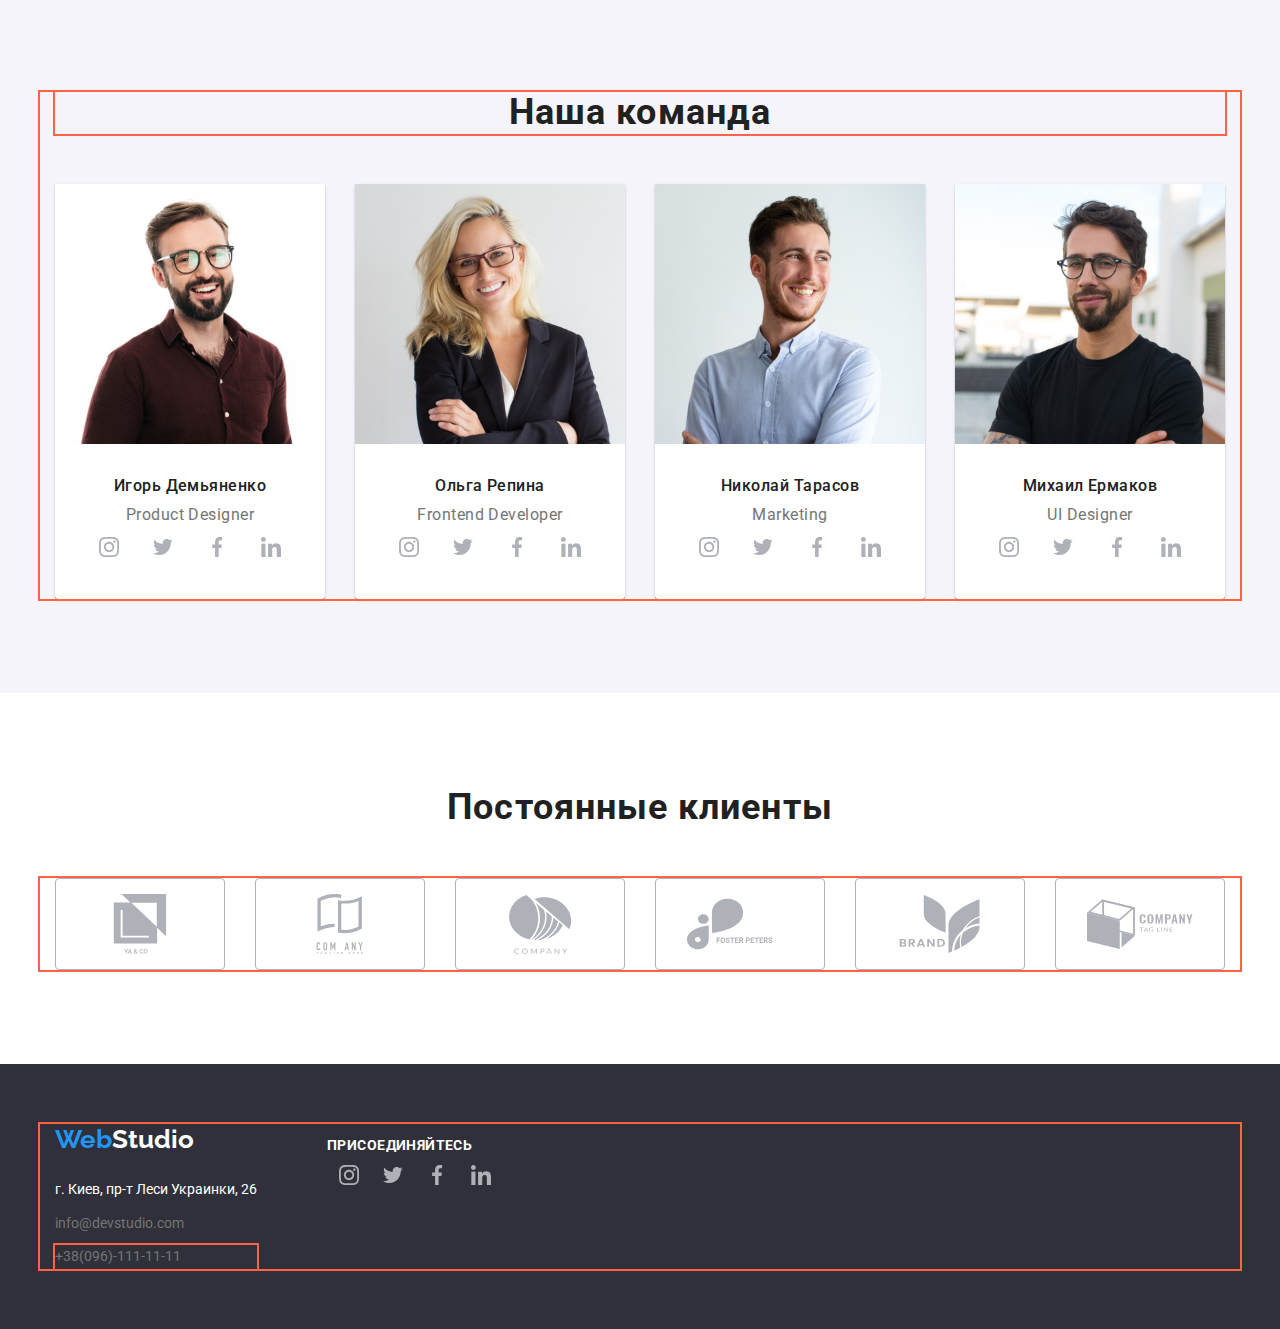
==== commit 6efca82d: "Делает заголовок на img секция Чем мы занимаемся" ====
--- a/index.html
+++ b/index.html
@@ -15,170 +15,221 @@
 <body>
         <!-- header -->
 
-<header class="header">
-    <div class="container main-nav">
-        <nav class="main-nav">
-            <a href="" class="logo" lang="en">Web<span class="logo-header">Studio</span>
-            </a>
+    <header class="header">
+        <div class="container main-nav">
+            <nav class="main-nav">
+                <a href="" class="logo" lang="en">Web<span class="logo-header">Studio</span>
+                </a>
            
         <!-- Navigation -->
 
-        <ul class="nav-menu list">
-            <li class="nav-menu item">
-                <a href="" class="menu-link active">Студио</a>
-            </li>
+    <ul class="nav-menu list">
+        <li class="nav-menu item">
+            <a href="" class="menu-link active">Студио</a>
+        </li>
             
-            <li class="nav-menu item">
-                <a href="./portfolio.html" class="menu-link ">Портфолио</a>
-            </li>  
-            <li class="nav-menu item">
-                 <a href="" class="menu-link">Контакты</a>
-            </li>    
+        <li class="nav-menu item">
+            <a href="./portfolio.html" class="menu-link ">Портфолио</a>
+        </li>  
+
+        <li class="nav-menu item">
+            <a href="" class="menu-link">Контакты</a>
+        </li>  
+
     </ul>
         </nav>
         <!-- Header contacts -->
 
-        <ul class="contacts-list">
-            <li class="contacts-link">
-                <a class="adress-list" href="mailto:info@devstudio.com">
-                    <svg class="cont-icon" width="16" height="12">
+     <ul class="contacts-list">
+        <li class="contacts-link">
+            <a class="adress-list" href="mailto:info@devstudio.com">
+                <svg class="cont-icon" width="16" height="12">
                     <use href="./images/icons.svg#icon-envelope"></use>
-                    </svg>
+                </svg>
                     info@devstudio.com
-                </a>
-            </li>
-
-            <li class="contacts-link">
-                <a class="adress-list " href="tel:+380961111111">
-                    <svg class="cont-icon" width="10" height="16">
-                        <use href="./images/icons.svg#icon-smartphone"></use>
-                    </svg>
+            </a>
+        </li>
+
+        <li class="contacts-link">
+            <a class="adress-list " href="tel:+380961111111">
+                <svg class="cont-icon" width="10" height="16">
+                    <use href="./images/icons.svg#icon-smartphone"></use>
+                </svg>
                     +38(096)-111-11-11
-                </a>
-            </li>
-            </ul>
-     </div>
-    </header>
-    <main>
+            </a>
+        </li>
+    </ul>
+</div>
+</header>
+<main>
          <!-- hero -->
         
-<section class="main-section overlay">
+    <section class="main-section overlay">
     
-    <h1 class="section-title"> Эффективные решения<br>для вашего бизнеса</h1>
-                <button type="button" class="order-button">Заказать услугу</button>
+        <h1 class="section-title"> Эффективные решения<br>для вашего бизнеса</h1>
+            <button type="button" class="order-button">Заказать услугу</button>
     
-</section>
+    </section>
        
         <!-- features -->   
 
-<section class="section-padding">
-    <h2 hidden>Наши особенности</h2>
-        <div class="container">
-            <ul class="features">
-                <li class="features-list">
-                    <div class="icons">
-                    <svg width="70" height="70"> 
-                        <use href="./images/icons.svg#icon-antenna">
-                        </use>
-                     </svg>
-                    </div>
-                    <h3 class="features-title">Внимание к деталям</h3>
-                    <p class="features-text">Идейные соображения, а также начало повседневной работы по формированию
-                        позиции.</p>
-                </li>
-
-                <li class="features-list">
-                    <div class="icons">
-                        <svg width="70" height="70">
-                            <use href="./images/icons.svg#icon-clock">
-
+    <section class="section-padding">
+        <h2 hidden>Наши особенности</h2>
+            <div class="container">
+                <ul class="features">
+                    <li class="features-list">
+                        <div class="icons">
+                        <svg width="70" height="70"> 
+                            <use href="./images/icons.svg#icon-antenna">
                             </use>
                         </svg>
-                    </div>
-                    <h3 class="features-title">Пунктуальность</h3>
-                    <p class="features-text">Задача организации, в особенности же рамки и место обучения кадров влечет
-                        за собой.</p>
-                </li>
-
-                <li class="features-list">
-                    <div class="icons">
-                        <svg width="70" height="70">
-                            <use href="./images/icons.svg#icon-comp">
-                            </use>
-                        </svg>
-                    </div>
-                    <h3 class="features-title">Планирование</h3>
-                    <p class="features-text">Равным образом консультация с широким активом в значительной степени
-                        обуславливает.</p>
-                </li>
-
-                <li class="features-list">
-                    <div class="icons">
-                        <svg width="70" height="70">
-                            <use href="./images/icons.svg#icon-astronaut">
-                            </use>
-                        </svg>
-                    </div>
-                    <h3 class="features-title">Современные технологии</h3>
-                    <p class="features-text">Значимость этих проблем настолько очевидна, что реализация плановых
-                        заданий.</p>
-                </li>
-            </ul>
-        </div>
-            
+                        </div>
+                            <h3 class="features-title">Внимание к деталям</h3>
+                                <p class="features-text">Идейные соображения, а также начало повседневной работы по формированию позиции.</p>                                             
+                    </li>
+
+                    <li class="features-list">
+                        <div class="icons">
+                            <svg width="70" height="70">
+                                <use href="./images/icons.svg#icon-clock"></use>
+                            </svg>
+                        </div>
+                            <h3 class="features-title">Пунктуальность</h3>
+                                <p class="features-text">Задача организации, в особенности же рамки и место обучения кадров влечет за собой.</p>
+                       
+                    </li>
+
+                    <li class="features-list">
+                        <div class="icons">
+                            <svg width="70" height="70">
+                                <use href="./images/icons.svg#icon-comp"></use>
+                            </svg>
+                        </div>
+                            <h3 class="features-title">Планирование</h3>
+                                <p class="features-text">Равным образом консультация с широким активом в значительной степени обуславливает.</p>   
+                    </li>
+
+                    <li class="features-list">
+                        <div class="icons">
+                            <svg width="70" height="70">
+                                <use href="./images/icons.svg#icon-astronaut"></use>
+                            </svg>
+                        </div>
+                            <h3 class="features-title">Современные технологии</h3>
+                                <p class="features-text">Значимость этих проблем настолько очевидна, что реализация плановых заданий.</p>     
+                    </li>
+                </ul>
+        </div>        
  </section>
     <!-- Our work  -->
 
 <section class="section-padding">
     <h2 class="work-title">Чем мы занимаемся</h2>
         <div class="container">
-             <ul class="example-list">
-
-        <li class="ex-img">
-            <img src="./images/box1.jpg" alt="разработка верстки" width="370">
-        </li>
-
-        <li class="ex-img">
-             <img src="./images/box2.jpg" alt="мобильное приложение" width="370">
-        </li>
-
-        <li class="ex-img">
-            <img src="./images/box3.jpg" alt="выбор цветой палитры" width="370">
-        </li>
-               
-             </ul>
+            <ul class="example-list">
+                <li class="ex-img">
+                    <div class="label">
+                        <img src="./images/box1.jpg" alt="разработка верстки" width="370">
+                            <div class="label-text">
+                                <p>Десктопные приложения</p>
+                            </div>
+
+                    </div>
+                </li>
+
+                <li class="ex-img">
+                    <div class="label">
+                        <img src="./images/box2.jpg" alt="мобильное приложение" width="370">
+                            <div class="label-text">
+                                <p> Мобильные приложения </p>       
+                            </div>
+                    </div>
+                </li>
+
+                <li class="ex-img">
+                    <div class="label">
+                        <img src="./images/box3.jpg" alt="выбор цветой палитры" width="370">
+                            <div class="label-text">
+                                <p>Дизайнерские решения</p>
+                            </div>
+                    </div>
+                </li>
+            
+            </ul>
+            
         </div>
 </section>
 
         <!-- team -->
 
-<section class="team-section">
-     <div class="team-container">
-        <h2 class="team-title">Наша команда</h2>
-            <ul class="team-list">
+    <section class="team-section">
+        <div class="team-container">
+            <h2 class="team-title">Наша команда</h2>
+                <ul class="team-list">
 
         <li class="team-leads">
-             <img src="./images/img1.jpg" alt="менеджер" width="270">
-             <div class="staff">
-                <h3 class="team-name">Игорь Демьяненко</h3>
-                    <p lang="en" class="position">Product Designer</p>
-                    <ul class="team-l">
-                        <li class="team-margin">
-                            <a href="" class="team-social">
-                                <svg class="social-icon" width="20" height="20">
-                                    <use href="./images/icons.svg#icon-instagram"></use>
-                                </svg>
-                            </a>
-                        </li>
-
+            <img src="./images/img1.jpg" alt="менеджер" width="270">
+                <div class="staff">
+                    <h3 class="team-name">Игорь Демьяненко</h3>
+                        <p lang="en" class="position">Product Designer</p>
+                            <ul class="team-l">
+                                <li class="team-margin">
+                                    <a href="" class="team-social">
+                                        <svg class="social-icon" width="20" height="20">
+                                            <use href="./images/icons.svg#icon-instagram"></use>
+                                        </svg>
+                                    </a>
+                                </li>
+
+        <li class="team-margin">
+            <a href="" class="team-social">
+                <svg class="social-icon" width="20" height="20">
+                    <use href="./images/icons.svg#icon-twitter"></use>
+                </svg>
+            </a>
+        </li>
+
+        <li class="team-margin">
+            <a href="" class="team-social">
+                <svg class="social-icon" width="20" height="20">
+                    <use href="./images/icons.svg#icon-facebook"></use>
+                </svg>
+            </a>
+        </li>
+
+        <li class="team-margin">
+            <a href="" class="team-social">
+                <svg class="social-icon" width="20" height="20">
+                    <use href="./images/icons.svg#icon-linkedin"></use>
+                </svg>
+            </a>
+        </li>
+                </ul>
+        </div>
+ </li>
+
+        <li class="team-leads">
+            <img src="./images/img2.jpg" alt="разработчик" width="270">
+            <div class="staff">
+                <h3 class="team-name">Ольга Репина</h3>
+                    <p lang="en" class="position">Frontend Developer</p>
+                        <ul class="team-l">
+                            <li class="team-margin">
+                                <a href="" class="team-social">
+                                    <svg class="social-icon" width="20" height="20">
+                                        <use href="./images/icons.svg#icon-instagram"></use>
+                                    </svg>
+                                </a>
+                            </li>
+                    
                             <li class="team-margin">
                                 <a href="" class="team-social">
                                     <svg class="social-icon" width="20" height="20">
                                         <use href="./images/icons.svg#icon-twitter"></use>
                                     </svg>
                                 </a>
-                           </li>
-
+                            </li>
+                    
                             <li class="team-margin">
                                 <a href="" class="team-social">
                                     <svg class="social-icon" width="20" height="20">
@@ -186,48 +237,9 @@
                                     </svg>
                                 </a>
                             </li>
+
                             <li class="team-margin">
                                 <a href="" class="team-social">
-                                    <svg class="social-icon" width="20" height="20">
-                                        <use href="./images/icons.svg#icon-linkedin"></use>
-                                    </svg>
-                                </a>
-                            </li>
-                   </ul>
-            </div>
-        </li>
-
-        <li class="team-leads">
-            <img src="./images/img2.jpg" alt="разработчик" width="270">
-            <div class="staff">
-                <h3 class="team-name">Ольга Репина</h3>
-                    <p lang="en" class="position">Frontend Developer</p>
-                    <ul class="team-l">
-                        <li class="team-margin">
-                            <a href="" class="team-social">
-                                <svg class="social-icon" width="20" height="20">
-                                    <use href="./images/icons.svg#icon-instagram"></use>
-                                </svg>
-                            </a>
-                        </li>
-                    
-                        <li class="team-margin">
-                            <a href="" class="team-social">
-                                <svg class="social-icon" width="20" height="20">
-                                    <use href="./images/icons.svg#icon-twitter"></use>
-                                </svg>
-                            </a>
-                        </li>
-                    
-                        <li class="team-margin">
-                            <a href="" class="team-social">
-                                <svg class="social-icon" width="20" height="20">
-                                    <use href="./images/icons.svg#icon-facebook"></use>
-                                </svg>
-                            </a>
-                        </li>
-                        <li class="team-margin">
-                            <a href="" class="team-social">
                                 <svg class="social-icon" width="20" height="20">
                                     <use href="./images/icons.svg#icon-linkedin"></use>
                                 </svg>
@@ -243,7 +255,7 @@
             <div class="staff">
                 <h3 class="team-name">Николай Тарасов</h3>
                     <p lang="en" class="position">Marketing</p>
-                    <ul class="team-l">
+                        <ul class="team-l">
                         <li class="team-margin">
                             <a href="" class="team-social">
                                 <svg class="social-icon" width="20" height="20">
--- a/css/style.css
+++ b/css/style.css
@@ -6,6 +6,7 @@
   --filters-color: #f5f4fa;
   --main-bcg-color: #2f303a;
   --primary-bcg-color: #e5e5e5;
+  --icon-color: #afb1b8;
 }
 
 body {
@@ -18,7 +19,7 @@
   list-style: none;
   margin: 0;
 }
-img {
+imge {
   display: block;
   min-width: 100%;
   height: auto;
@@ -172,6 +173,9 @@
 .main-filter-button:hover,
 .main-filter-button:focus {
   color: var(--primary-white-color);
+  box-shadow: 0px 3px 1px rgba(0, 0, 0, 0.1), 0px 1px 2px rgba(0, 0, 0, 0.08),
+    0px 2px 2px rgba(0, 0, 0, 0.12);
+  border-radius: 4px;
 }
 .filters {
   padding-top: 94px;
@@ -206,6 +210,9 @@
 .filter-button:focus {
   color: var(--primary-white-color);
   background-color: var(--accent-color);
+  box-shadow: 0px 3px 1px rgba(0, 0, 0, 0.1), 0px 1px 2px rgba(0, 0, 0, 0.08),
+    0px 2px 2px rgba(0, 0, 0, 0.12);
+  border-radius: 4px;
 }
 
 /* Проэкты (картинки) */
@@ -264,6 +271,12 @@
   width: 370px;
   margin-right: 30px;
   margin-bottom: 30px;
+}
+.project-card:hover,
+.project-card:focus {
+  border: 1px solid #eeeeee;
+  box-shadow: 0px 1px 1px rgba(0, 0, 0, 0.12), 0px 4px 4px rgba(0, 0, 0, 0.06),
+    1px 4px 6px rgba(0, 0, 0, 0.16);
 }
 .project-card:nth-child(3n) {
   margin-right: 0;
@@ -418,6 +431,29 @@
   color: var(--primary-text-color);
   outline: 2px solid tomato;
 }
+.label {
+  position: relative;
+  display: flex;
+  align-items: flex-end;
+}
+.label-text {
+  font-family: Roboto;
+  font-weight: 700;
+  font-size: 14px;
+  line-height: 1.14;
+  text-align: center;
+  letter-spacing: 0.03em;
+  text-transform: uppercase;
+  color: var(--primary-white-color);
+  background-color: rgba(47, 48, 58, 0.8);
+  position: absolute;
+  display: flex;
+  justify-content: center;
+  align-items: center;
+  margin: 0;
+  width: 370px;
+  height: 70px;
+}
 
 /* Секция наша команда */
 .staff {
@@ -434,7 +470,11 @@
 .team-section {
   background-color: var(--filters-color);
 }
-
+.team-social:hover,
+.team-social:focus {
+  background-color: var(--accent-color);
+  color: var(--primary-white-color);
+}
 .team-social {
   width: 44px;
   height: 44px;
@@ -442,7 +482,11 @@
   justify-content: center;
   align-items: center;
   border-radius: 50%;
-}
+  color: var(--icon-color);
+}
+/* .social-icon {
+  fill: currentColor;
+} */
 
 .team-photo {
   background-color: var(--primary-white-color);
@@ -468,6 +512,9 @@
 .team-leads {
   margin-left: 30px;
   background-color: var(--primary-white-color);
+  box-shadow: 0px 1px 3px rgba(0, 0, 0, 0.12), 0px 1px 1px rgba(0, 0, 0, 0.14),
+    0px 2px 1px rgba(0, 0, 0, 0.2);
+  border-radius: 0px 0px 4px 4px;
 }
 .team-l {
   display: flex;
@@ -528,7 +575,6 @@
 }
 .client {
   margin-right: 30px;
-  outline: 2px solid tomato;
 }
 .client:last-child {
   margin-right: 0;
@@ -539,10 +585,16 @@
   display: flex;
   justify-content: center;
   align-items: center;
+  cursor: pointer;
+  border: 1px solid var(--icon-color);
   border-radius: 4px;
-  cursor: pointer;
-}
-
+  color: var(--icon-color);
+}
+.client-link:hover,
+.client-link:focus {
+  color: var(--accent-color);
+  border: 1px solid var(--accent-color);
+}
 .client-list {
   display: flex;
   margin: 0;
@@ -557,6 +609,7 @@
 /* Футер */
 
 .footer-container {
+  display: flex;
   margin-left: auto;
   margin-right: auto;
   width: 1200px;
@@ -575,8 +628,6 @@
   font-size: 14px;
   line-height: 1.15;
   margin: 0;
-  /* margin-top: 72px;
-  margin-bottom: 20px; */
   letter-spacing: 0.03em;
   text-transform: uppercase;
   color: var(--primary-white-color);
@@ -586,4 +637,7 @@
   justify-content: center;
   align-items: center;
   flex-direction: column;
-}
+  margin-left: 70px;
+  margin-bottom: 60px;
+  align-items: baseline;
+}
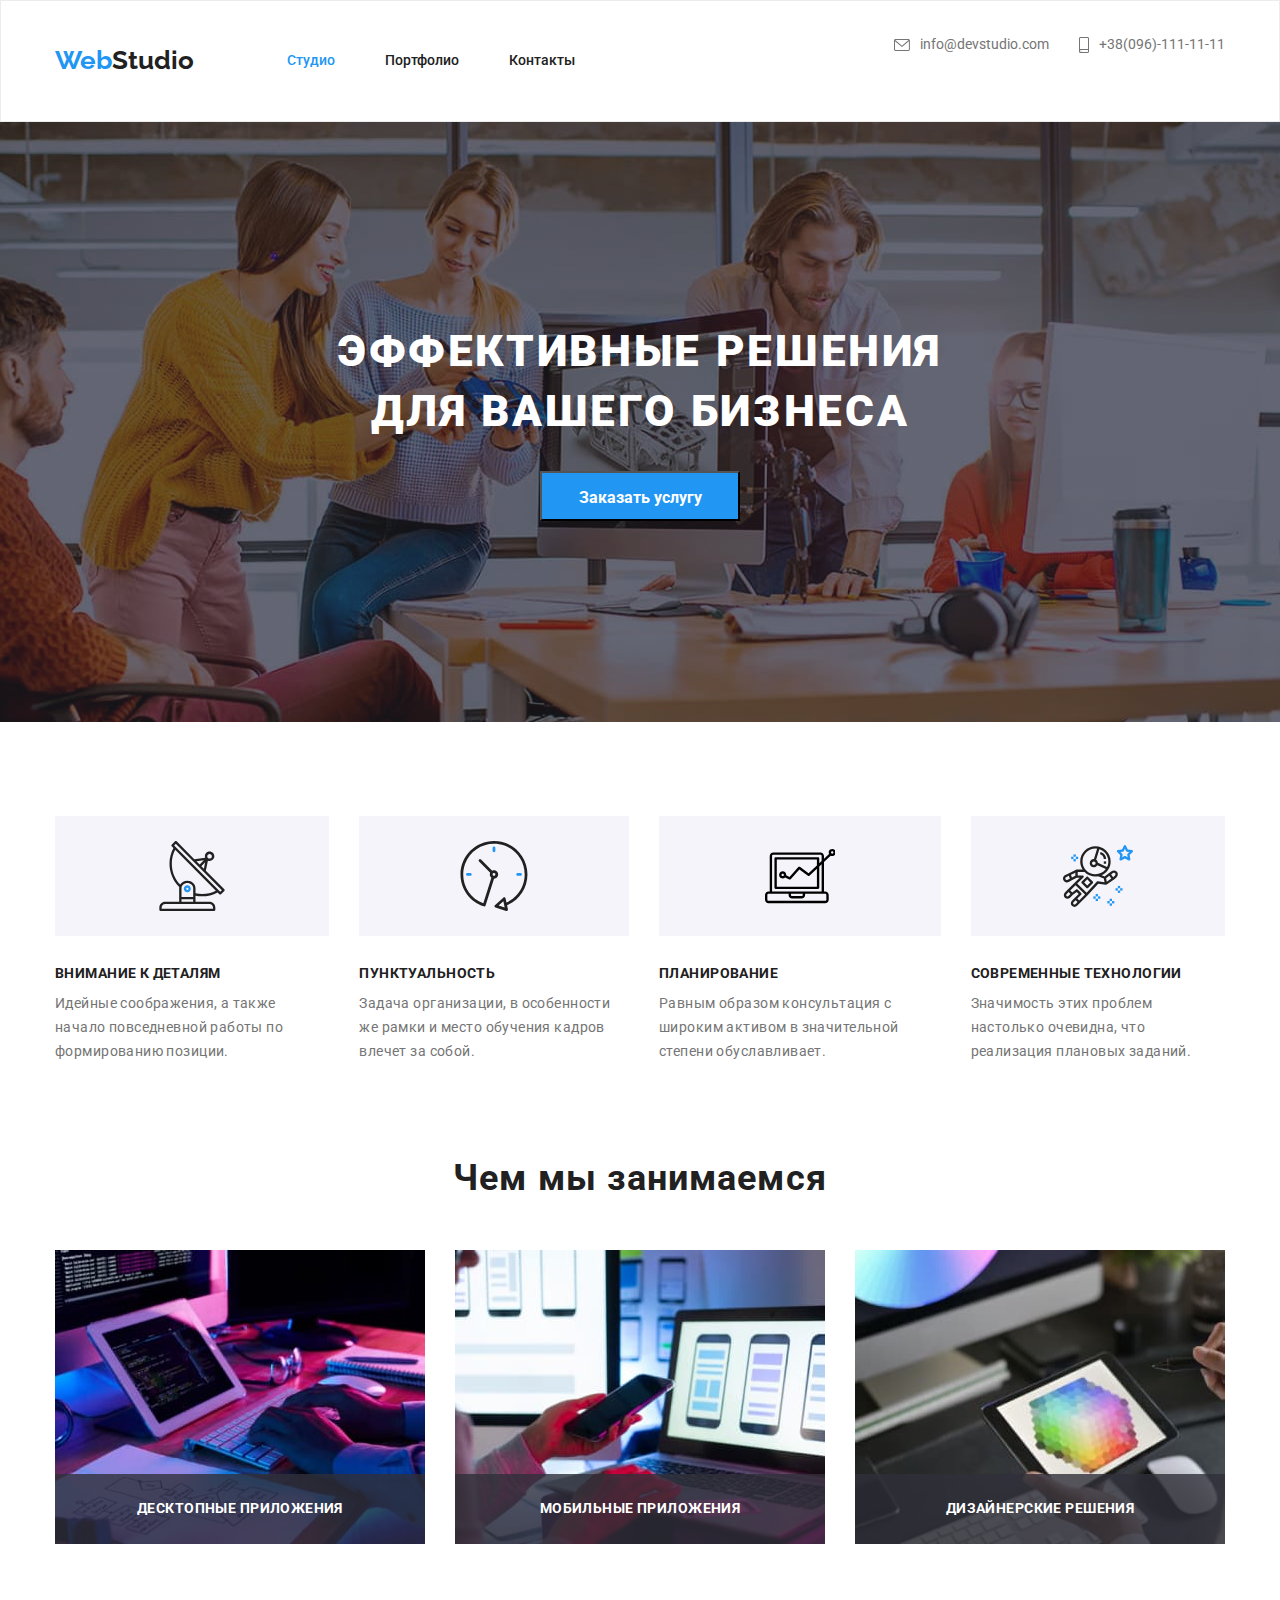
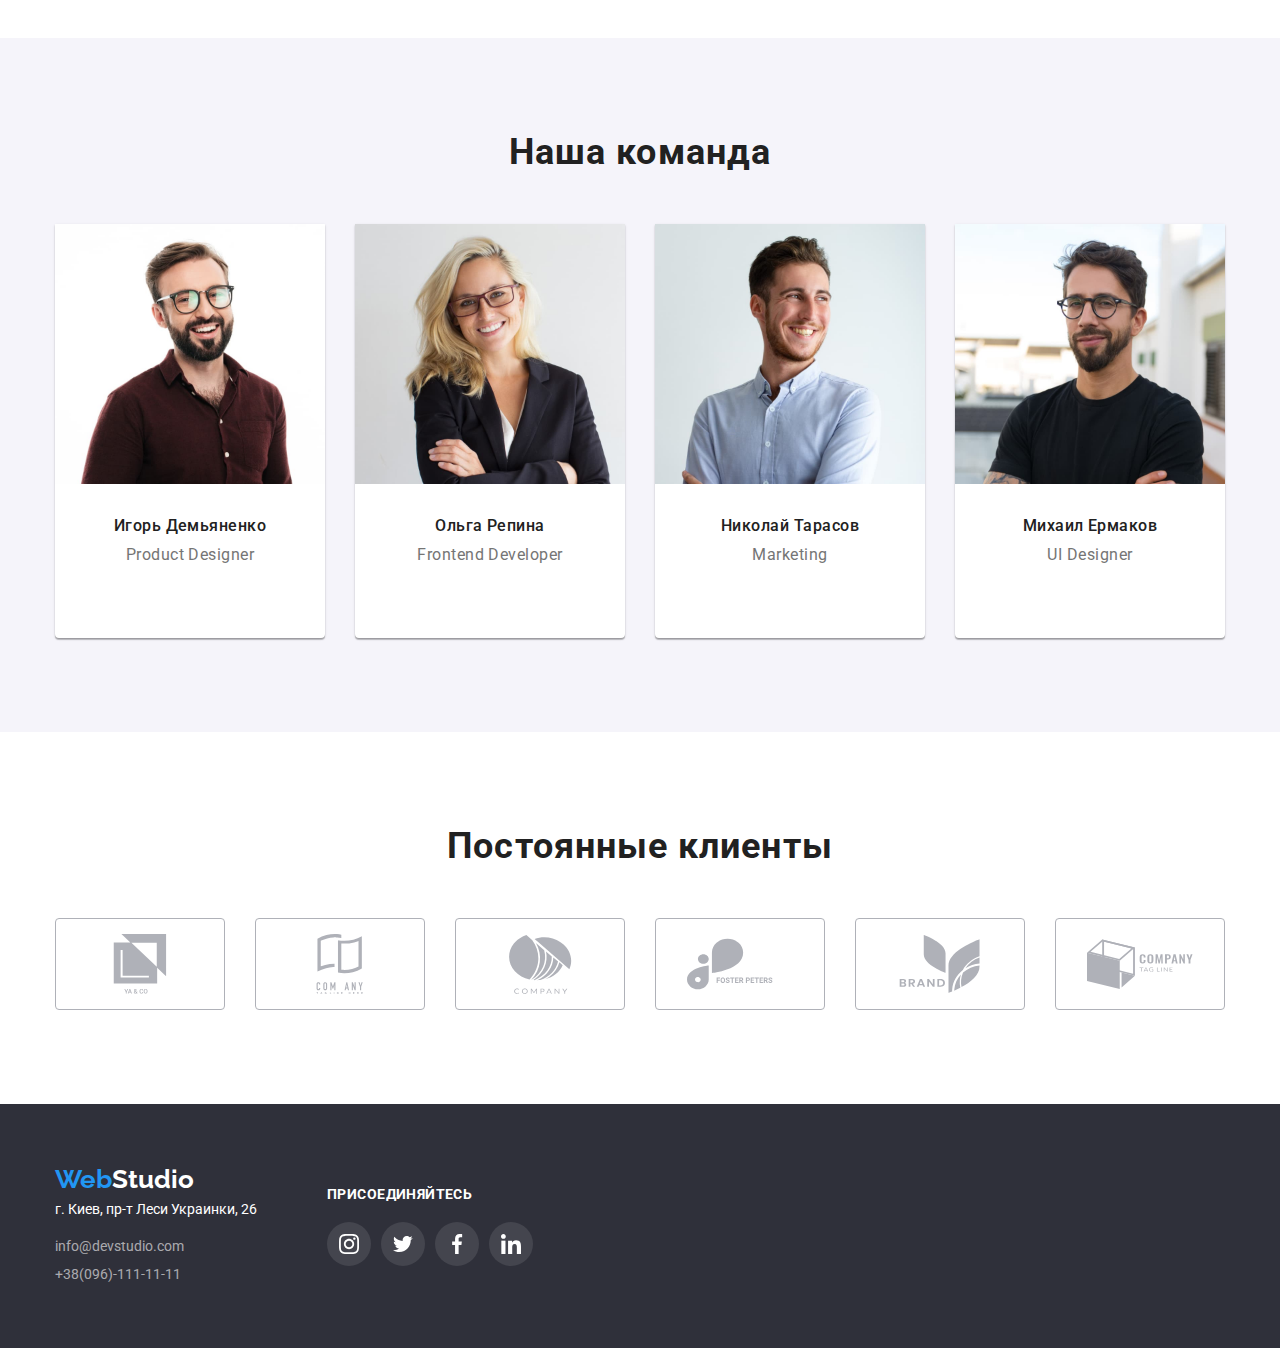
==== commit dc665081: "Вносить коррективы в html" ====
--- a/index.html
+++ b/index.html
@@ -124,8 +124,9 @@
     <!-- Our work  -->
 
 <section class="section-padding">
-    <h2 class="work-title">Чем мы занимаемся</h2>
+    
         <div class="container">
+            <h2 class="work-title">Чем мы занимаемся</h2>
             <ul class="example-list">
                 <li class="ex-img">
                     <div class="label">
@@ -418,13 +419,13 @@
     
                         <ul class="contacts">
                             <li class="contacts-link-f">
-                                <a class="adress-list" href="mailto:info@devstudio.com">
+                                <a class="adress-list-f" href="mailto:info@devstudio.com">
                                                                         info@devstudio.com
                                 </a>
                             </li>
 
-                            <li class="contacts-link">
-                                <a class="adress-list" href="tel:+380961111111">+38(096)-111-11-11</a>
+                            <li class="contacts-link-f">
+                                <a class="adress-list-f" href="tel:+380961111111">+38(096)-111-11-11</a>
                              </li>               
                         </ul>
                 </address>
@@ -455,7 +456,7 @@
                                 </svg>
                             </a>
                         </li>
-                        <li class="team-margin">
+                        <li class="net-list">
                             <a href="" class="team-social">
                                 <svg class="social-icon" width="20" height="20">
                                     <use href="./images/icons.svg#icon-linkedin"></use>
--- a/css/style.css
+++ b/css/style.css
@@ -41,6 +41,7 @@
   color: var(--primary-text-color);
 }
 .logo-f {
+  display: ;
   color: var(--accent-color);
   font-family: Raleway;
   font-weight: 700;
@@ -94,7 +95,6 @@
 }
 .nav-menu.item {
   margin-left: 50px;
-  outline: 2px solid tomato;
 }
 .nav-menu.item:first-child {
   margin-left: 0;
@@ -105,6 +105,7 @@
   padding-top: 60px;
   padding-bottom: 60px;
   background-color: var(--main-bcg-color);
+  align-items: baseline;
 }
 /* Стиль контакты */
 
@@ -128,20 +129,19 @@
 .adress-list {
   display: flex;
   align-items: center;
-  /* padding-top: 32px;
-  padding-bottom: 32px; */
-  margin-bottom: 9pxs;
+  padding-top: 32px;
+  padding-bottom: 32px;
+  margin-bottom: 32px;
   color: var(--title-text-color);
   font-weight: 400;
   line-height: 1.7;
   text-decoration: none;
 }
-.adress-list:hover,
+. .adress-list:hover,
 .adress-list:focus {
   color: var(--accent-color);
 }
 .contacts-link {
-  outline: 2px solid tomato;
   margin-right: 30px;
 }
 
@@ -225,10 +225,16 @@
   text-align: center;
   background-color: var(--main-bcg-color);
 }
+
 .projects {
-  height: 370px;
   text-decoration: none;
-}
+  display: block;
+}
+
+.projects img {
+  display: block;
+}
+
 .projects-list {
   display: flex;
   flex-wrap: wrap;
@@ -236,6 +242,7 @@
   margin: 0;
   padding: 0;
 }
+
 .projects-title {
   margin-top: 0;
   margin-bottom: 0;
@@ -244,6 +251,7 @@
   font-size: 18px;
   line-height: 2;
 }
+
 .projects-sections {
   margin-top: 0;
   margin-bottom: 0;
@@ -255,7 +263,9 @@
   padding: 20px 24px;
   border: 1px solid #eeeeee;
   border-top: 0;
-}
+  box-sizing: border-box;
+}
+
 /* Футер Портфолио */
 
 .contacts-item {
@@ -264,7 +274,6 @@
   line-height: 2;
   margin: 0;
   margin-bottom: 9px;
-  margin-top: 20px;
 }
 
 .project-card {
@@ -272,23 +281,32 @@
   margin-right: 30px;
   margin-bottom: 30px;
 }
+
 .project-card:hover,
 .project-card:focus {
-  border: 1px solid #eeeeee;
   box-shadow: 0px 1px 1px rgba(0, 0, 0, 0.12), 0px 4px 4px rgba(0, 0, 0, 0.06),
     1px 4px 6px rgba(0, 0, 0, 0.16);
 }
+
 .project-card:nth-child(3n) {
   margin-right: 0;
 }
+
 .project-card:nth-last-child(-n + 3) {
   margin-bottom: 0;
 }
-.contacts-link-f {
+
+.adress-list-f {
   margin-bottom: 9px;
   color: rgba(255, 255, 255, 0.6);
   font-size: 14px;
   line-height: 2;
+  text-decoration: none;
+}
+
+.adress-list-f:hover,
+.adress-list-f:focus {
+  color: var(--accent-color);
 }
 .location {
   font-style: normal;
@@ -302,7 +320,7 @@
   width: 1200px;
   padding-right: 15px;
   padding-left: 15px;
-  outline: 2px solid tomato;
+
   background-color: var(--primary-white-color);
 }
 .section-padding {
@@ -347,7 +365,6 @@
   text-transform: uppercase;
   letter-spacing: 0.06em;
   color: var(--primary-white-color);
-  outline: 2px solid tomato;
 }
 .order-button {
   display: inline-block;
@@ -359,7 +376,6 @@
   padding: 10px 32px;
   background-color: var(--accent-color);
   color: var(--primary-white-color);
-  border-radius: 4px;
 }
 .icons {
   display: flex;
@@ -376,9 +392,14 @@
   list-style: none;
   padding-left: 0;
   margin: 0;
-}
+  /* margin-right: 30px; */
+}
+/* .features:last-child {
+  margin-right: 0;
+} */
 .features-list {
-  width: calc((100% - 3 * 30px) / 4);
+  margin-right: 30px;
+  /* width: calc((100% - 3 * 30px) / 4); */
 }
 .features-list:last-child {
   margin-right: 0;
@@ -429,7 +450,6 @@
   line-height: 1.16;
   letter-spacing: 0.03em;
   color: var(--primary-text-color);
-  outline: 2px solid tomato;
 }
 .label {
   position: relative;
@@ -461,6 +481,11 @@
   padding-bottom: 30px;
   text-align: center;
 }
+.img {
+  display: block;
+  max-width: 100%;
+  height: auto;
+}
 .team-margin {
   margin-right: 10px;
 }
@@ -482,7 +507,7 @@
   justify-content: center;
   align-items: center;
   border-radius: 50%;
-  color: var(--icon-color);
+  color: var(--primary-white-color);
 }
 /* .social-icon {
   fill: currentColor;
@@ -507,7 +532,6 @@
   line-height: 1.16;
   letter-spacing: 0.03em;
   color: var(--primary-text-color);
-  outline: 2px solid tomato;
 }
 .team-leads {
   margin-left: 30px;
@@ -544,7 +568,7 @@
   width: 1200px;
   padding-right: 15px;
   padding-left: 15px;
-  outline: 2px solid tomato;
+
   background-color: var(--filters-color);
 }
 .team-section {
@@ -559,7 +583,14 @@
   letter-spacing: 0.03em;
   color: var(--title-text-color);
 }
-
+.net-list {
+  background-color: rgba(255, 255, 255, 0.1);
+  border-radius: 50%;
+  margin-right: 10px;
+}
+.net-list:last-child {
+  margin-right: 0;
+}
 /* Cекция постоянные клиенты */
 
 .client-title {
@@ -615,7 +646,6 @@
   width: 1200px;
   padding-right: 15px;
   padding-left: 15px;
-  outline: 2px solid tomato;
 }
 .contacts {
   list-style: none;
@@ -627,7 +657,9 @@
   font-weight: 700;
   font-size: 14px;
   line-height: 1.15;
-  margin: 0;
+  margin-top: 0;
+  margin-bottom: 20px;
+  padding: 0;
   letter-spacing: 0.03em;
   text-transform: uppercase;
   color: var(--primary-white-color);
@@ -638,6 +670,6 @@
   align-items: center;
   flex-direction: column;
   margin-left: 70px;
-  margin-bottom: 60px;
+  /* margin-bottom: 60px; */
   align-items: baseline;
 }
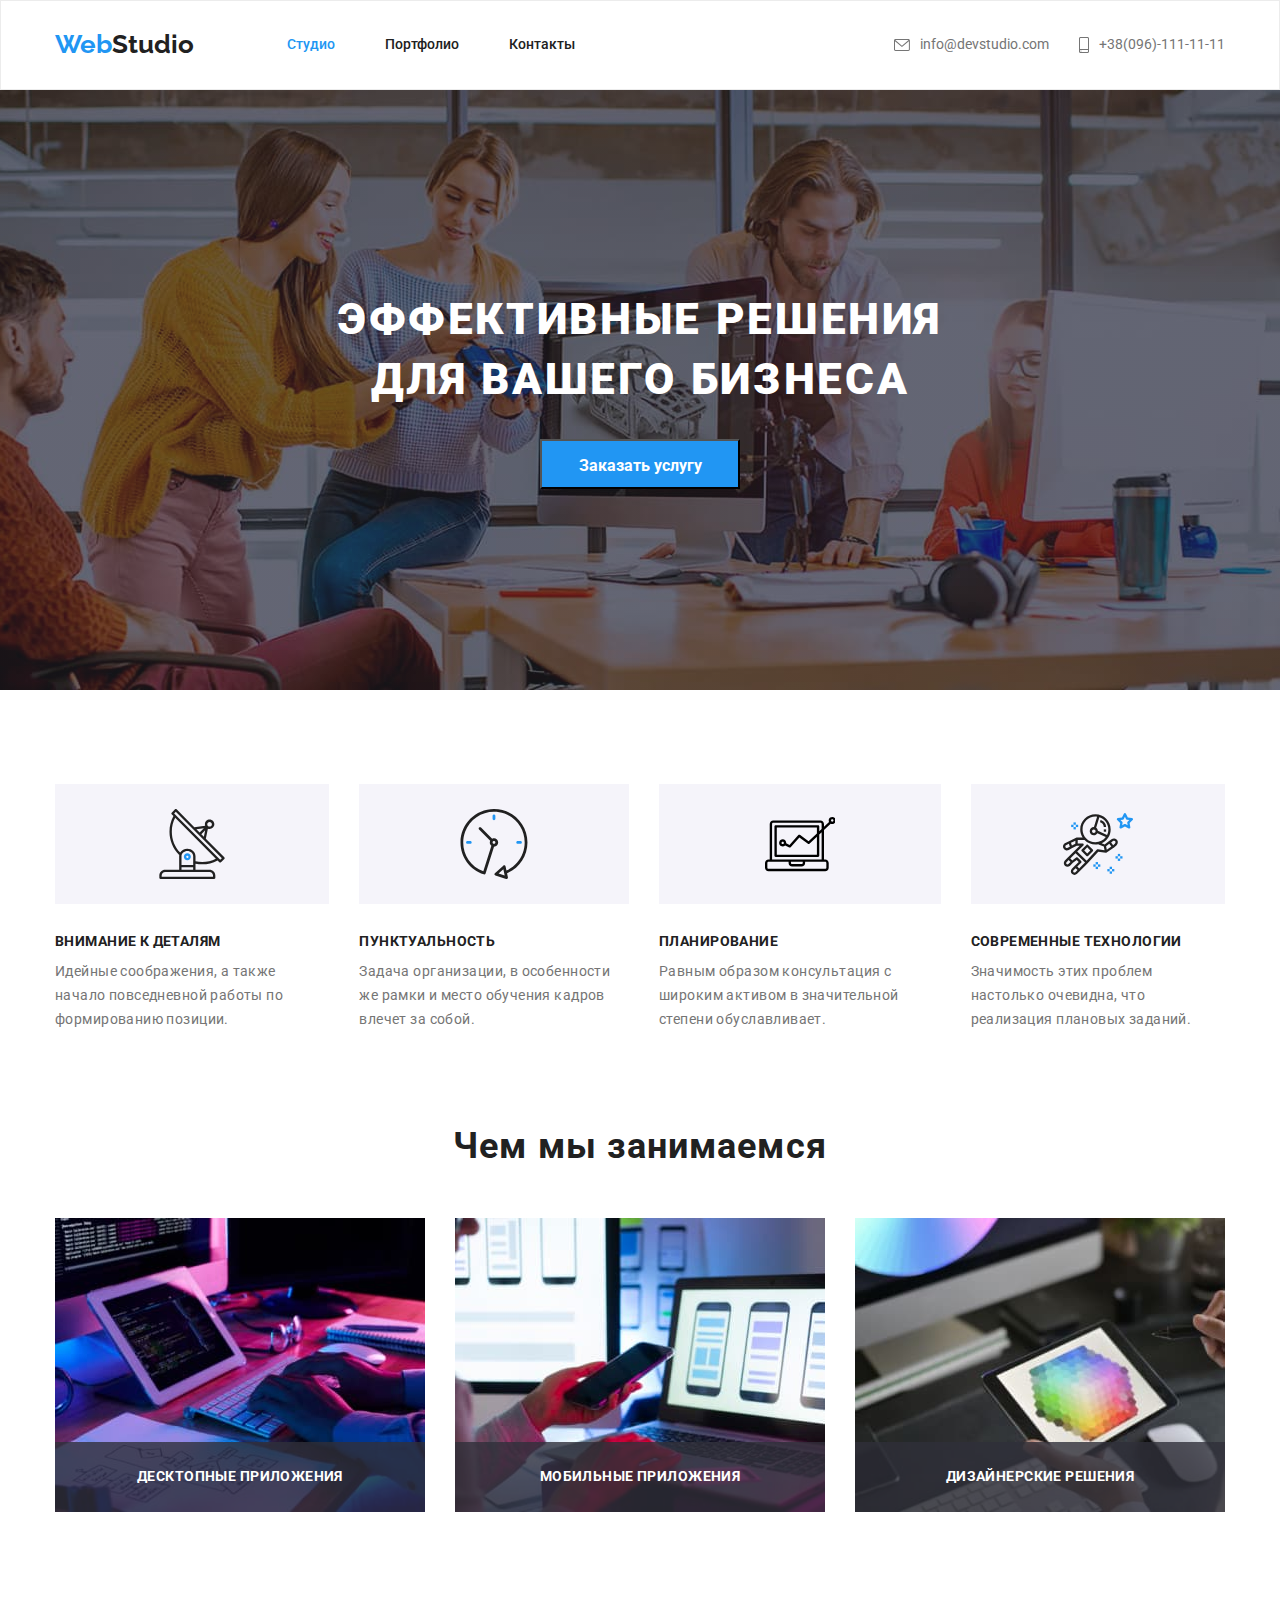
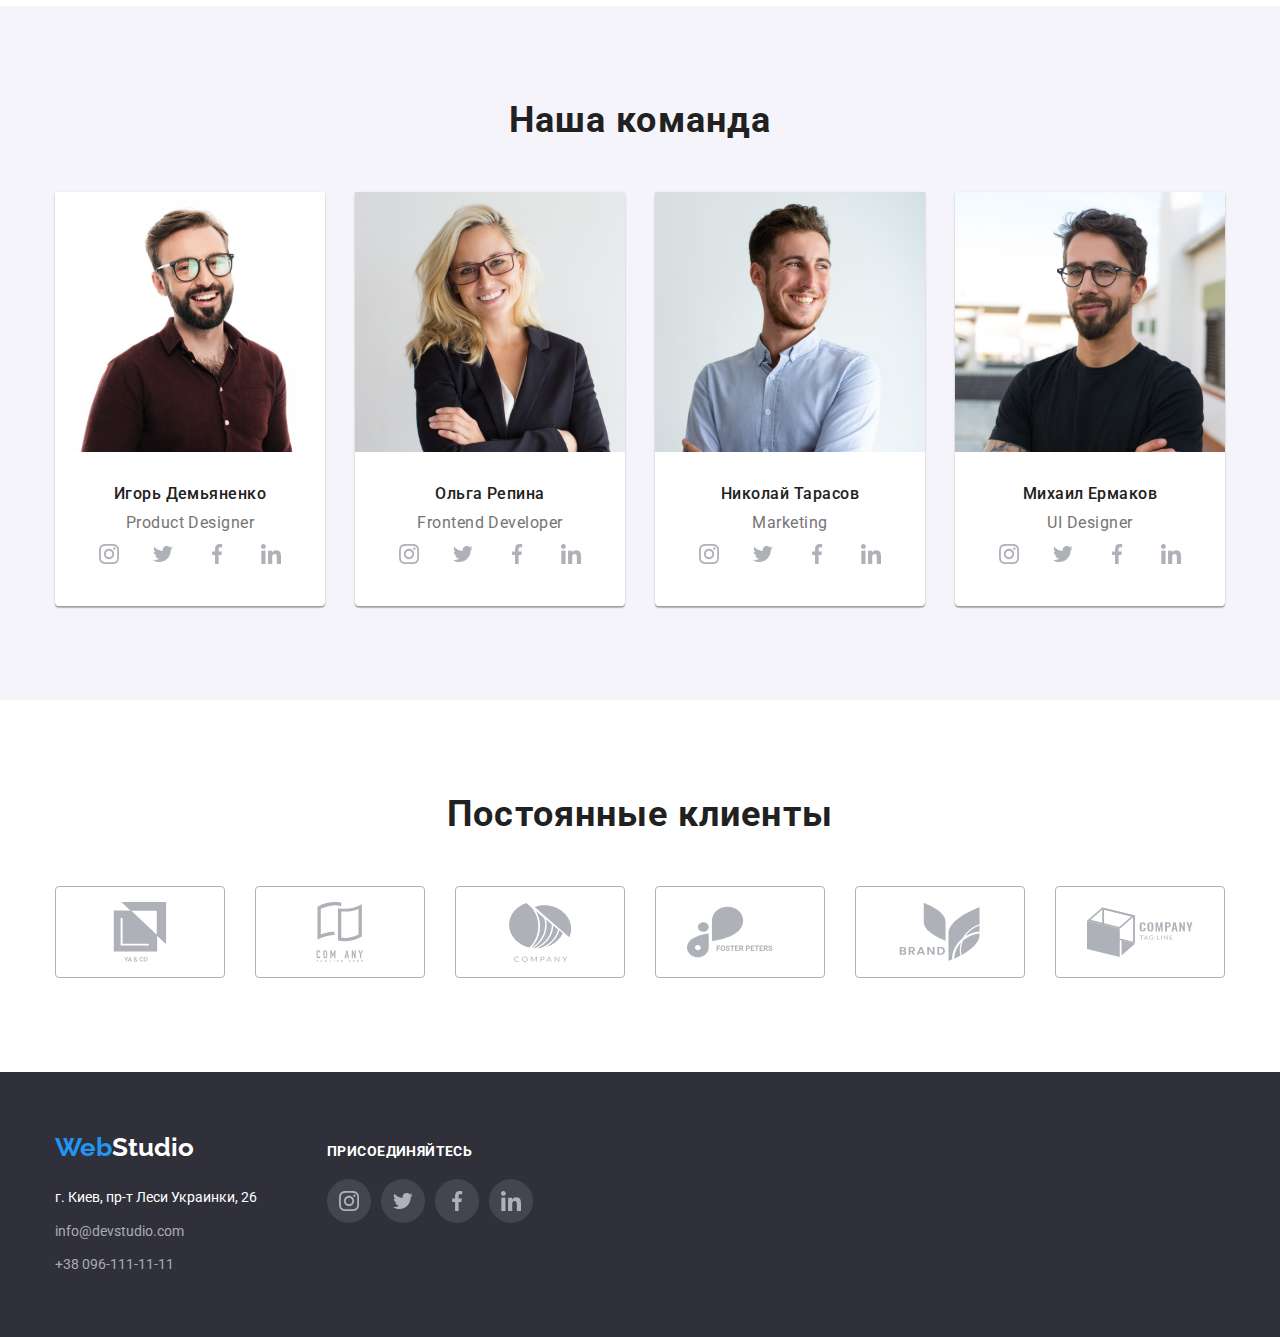
==== commit 9ffed8e6: "Окончательные правки дз4" ====
--- a/index.html
+++ b/index.html
@@ -425,7 +425,7 @@
                             </li>
 
                             <li class="contacts-link-f">
-                                <a class="adress-list-f" href="tel:+380961111111">+38(096)-111-11-11</a>
+                                <a class="adress-list-f" href="tel:+380961111111">+38 096-111-11-11</a>
                              </li>               
                         </ul>
                 </address>
--- a/css/style.css
+++ b/css/style.css
@@ -19,13 +19,13 @@
   list-style: none;
   margin: 0;
 }
-imge {
+.img {
   display: block;
   min-width: 100%;
   height: auto;
 }
 
-/* Логотип */
+/* Логотип html */
 .logo {
   display: block;
   padding-top: 24px;
@@ -41,18 +41,19 @@
   color: var(--primary-text-color);
 }
 .logo-f {
-  display: ;
+  display: block;
   color: var(--accent-color);
   font-family: Raleway;
   font-weight: 700;
   font-size: 26px;
   line-height: 1.19;
   text-decoration: none;
+  margin-bottom: 20px;
 }
 .logo-footer {
   color: var(--primary-white-color);
 }
-/* Навигация шапки*/
+/* Навигация хедер html*/
 
 .menu-link {
   display: block;
@@ -99,15 +100,9 @@
 .nav-menu.item:first-child {
   margin-left: 0;
 }
-/* BG футер */
-
-.f-contacts {
-  padding-top: 60px;
-  padding-bottom: 60px;
-  background-color: var(--main-bcg-color);
-  align-items: baseline;
-}
-/* Стиль контакты */
+
+
+/* Стиль контакты html*/
 
 .contacts-list {
   display: flex;
@@ -131,13 +126,12 @@
   align-items: center;
   padding-top: 32px;
   padding-bottom: 32px;
-  margin-bottom: 32px;
   color: var(--title-text-color);
   font-weight: 400;
   line-height: 1.7;
   text-decoration: none;
 }
-. .adress-list:hover,
+.adress-list:hover,
 .adress-list:focus {
   color: var(--accent-color);
 }
@@ -150,167 +144,6 @@
   margin-bottom: 0;
 }
 
-/* Стили css Porfolio */
-
-/* Стили для главных фильтров */
-.main-filter-button {
-  color: var(--primary-white-color);
-  background-color: var(--accent-color);
-  font-family: inherit;
-  padding-top: 6px;
-  padding-right: 22px;
-  padding-bottom: 6px;
-  padding-left: 22px;
-  font-weight: 500;
-  font-size: 16px;
-  line-height: 1.62;
-  box-shadow: 0px 3px 1px rgba(0, 0, 0, 0.1), 0px 1px 2px rgba(0, 0, 0, 0.08),
-    0px 2px 2px rgba(0, 0, 0, 0.12);
-  border-radius: 4px;
-
-  cursor: pointer;
-}
-.main-filter-button:hover,
-.main-filter-button:focus {
-  color: var(--primary-white-color);
-  box-shadow: 0px 3px 1px rgba(0, 0, 0, 0.1), 0px 1px 2px rgba(0, 0, 0, 0.08),
-    0px 2px 2px rgba(0, 0, 0, 0.12);
-  border-radius: 4px;
-}
-.filters {
-  padding-top: 94px;
-  padding-bottom: 94px;
-}
-.f-item {
-  margin-left: 8px;
-}
-.f-item:first-child {
-  margin-left: 0;
-}
-.filter-button {
-  color: var(--primary-text-color);
-  background-color: var(--filters-color);
-  font-family: inherit;
-  padding-top: 6px;
-  padding-right: 22px;
-  padding-bottom: 6px;
-  padding-left: 22px;
-  font-weight: 500;
-  font-size: 16px;
-  line-height: 1.62;
-  border-radius: 4px;
-}
-.filters-list {
-  display: flex;
-  margin-bottom: 50px;
-  padding-left: 0;
-  justify-content: center;
-}
-.filter-button:hover,
-.filter-button:focus {
-  color: var(--primary-white-color);
-  background-color: var(--accent-color);
-  box-shadow: 0px 3px 1px rgba(0, 0, 0, 0.1), 0px 1px 2px rgba(0, 0, 0, 0.08),
-    0px 2px 2px rgba(0, 0, 0, 0.12);
-  border-radius: 4px;
-}
-
-/* Проэкты (картинки) */
-
-.main-section {
-  /* height: 600px;
-  max-width: 1600px; */
-  padding-top: 200px;
-  padding-bottom: 280px;
-  text-align: center;
-  background-color: var(--main-bcg-color);
-}
-
-.projects {
-  text-decoration: none;
-  display: block;
-}
-
-.projects img {
-  display: block;
-}
-
-.projects-list {
-  display: flex;
-  flex-wrap: wrap;
-  list-style: none;
-  margin: 0;
-  padding: 0;
-}
-
-.projects-title {
-  margin-top: 0;
-  margin-bottom: 0;
-  color: var(--primary-text-color);
-  font-weight: 700;
-  font-size: 18px;
-  line-height: 2;
-}
-
-.projects-sections {
-  margin-top: 0;
-  margin-bottom: 0;
-  color: var(--title-text-color);
-  font-size: 16px;
-  line-height: 1.87;
-}
-.ex-text {
-  padding: 20px 24px;
-  border: 1px solid #eeeeee;
-  border-top: 0;
-  box-sizing: border-box;
-}
-
-/* Футер Портфолио */
-
-.contacts-item {
-  color: var(--primary-white-color);
-  font-size: 14px;
-  line-height: 2;
-  margin: 0;
-  margin-bottom: 9px;
-}
-
-.project-card {
-  width: 370px;
-  margin-right: 30px;
-  margin-bottom: 30px;
-}
-
-.project-card:hover,
-.project-card:focus {
-  box-shadow: 0px 1px 1px rgba(0, 0, 0, 0.12), 0px 4px 4px rgba(0, 0, 0, 0.06),
-    1px 4px 6px rgba(0, 0, 0, 0.16);
-}
-
-.project-card:nth-child(3n) {
-  margin-right: 0;
-}
-
-.project-card:nth-last-child(-n + 3) {
-  margin-bottom: 0;
-}
-
-.adress-list-f {
-  margin-bottom: 9px;
-  color: rgba(255, 255, 255, 0.6);
-  font-size: 14px;
-  line-height: 2;
-  text-decoration: none;
-}
-
-.adress-list-f:hover,
-.adress-list-f:focus {
-  color: var(--accent-color);
-}
-.location {
-  font-style: normal;
-}
 
 /* стили css для index.thml */
 
@@ -323,14 +156,24 @@
 
   background-color: var(--primary-white-color);
 }
+
+.main-section {
+  padding-top: 200px;
+  padding-bottom: 280px;
+  text-align: center;
+  background-color: var(--main-bcg-color);
+}
+
 .section-padding {
   padding-top: 94px;
   padding-bottom: 94px;
   background-color: var(--primary-white-color);
 }
+
 .section-padding:nth-child(3) {
   padding-top: 0;
 }
+
 .header {
   margin-top: 0;
   margin-bottom: 0;
@@ -338,7 +181,7 @@
   background: var(--primary-white-color);
 }
 
-/* Секция герой */
+/* Секция герой html*/
 
 .overlay {
   height: 600px;
@@ -382,7 +225,6 @@
   justify-content: center;
   align-items: center;
   background-color: var(--filters-color);
-  /* width: 270px; */
   height: 120px;
   margin-bottom: 30px;
 }
@@ -392,19 +234,16 @@
   list-style: none;
   padding-left: 0;
   margin: 0;
-  /* margin-right: 30px; */
-}
-/* .features:last-child {
-  margin-right: 0;
-} */
+ 
+}
+
 .features-list {
   margin-right: 30px;
-  /* width: calc((100% - 3 * 30px) / 4); */
 }
 .features-list:last-child {
   margin-right: 0;
 }
-/* Секция наши особенности */
+/* Секция наши особенности html */
 
 .features-title {
   margin-top: 0px;
@@ -426,7 +265,7 @@
   color: var(--title-text-color);
 }
 
-/* Секция чем мы занимаемся */
+/* Секция чем мы занимаемся html */
 .ex-img {
   margin-left: 30px;
 }
@@ -475,7 +314,7 @@
   height: 70px;
 }
 
-/* Секция наша команда */
+/* Секция наша команда html*/
 .staff {
   padding-top: 30px;
   padding-bottom: 30px;
@@ -507,21 +346,20 @@
   justify-content: center;
   align-items: center;
   border-radius: 50%;
-  color: var(--primary-white-color);
-}
-/* .social-icon {
-  fill: currentColor;
-} */
+  color: var(--icon-color);
+}
 
 .team-photo {
   background-color: var(--primary-white-color);
 }
+
 .team-list {
   display: flex;
   list-style: none;
   margin: 0;
   padding: 0;
 }
+
 .team-title {
   margin: 0;
   margin-bottom: 50px;
@@ -533,6 +371,7 @@
   letter-spacing: 0.03em;
   color: var(--primary-text-color);
 }
+
 .team-leads {
   margin-left: 30px;
   background-color: var(--primary-white-color);
@@ -540,6 +379,7 @@
     0px 2px 1px rgba(0, 0, 0, 0.2);
   border-radius: 0px 0px 4px 4px;
 }
+
 .team-l {
   display: flex;
   padding: 0;
@@ -548,9 +388,11 @@
   align-items: center;
   list-style-type: none;
 }
+
 .team-leads:first-child {
   margin-left: 0;
 }
+
 .team-name {
   font-weight: 500;
   font-size: 16px;
@@ -560,22 +402,23 @@
   margin-top: 0;
   color: var(--primary-text-color);
 }
+
 .team-container {
   margin-left: auto;
   margin-right: auto;
-  /* padding-top: 94px;
-  padding-bottom: 94px; */
   width: 1200px;
   padding-right: 15px;
   padding-left: 15px;
 
   background-color: var(--filters-color);
 }
+
 .team-section {
   padding-top: 94px;
   padding-bottom: 94px;
   background-color: var(--filters-color);
 }
+
 .position {
   margin: 0;
   font-size: 16px;
@@ -583,15 +426,17 @@
   letter-spacing: 0.03em;
   color: var(--title-text-color);
 }
+
 .net-list {
   background-color: rgba(255, 255, 255, 0.1);
   border-radius: 50%;
   margin-right: 10px;
 }
+
 .net-list:last-child {
   margin-right: 0;
 }
-/* Cекция постоянные клиенты */
+/* Cекция постоянные клиенты html */
 
 .client-title {
   font-family: "Roboto";
@@ -632,12 +477,209 @@
   padding: 0;
   list-style-type: none;
 }
-/* .client-icon {
-  width: 170px;
-  height: 92px;
-} */
+
+/* Стили css Porfolio */
+
+/* Стили для главных фильтров portfolio*/
+
+.main-filter-button {
+  color: var(--primary-white-color);
+  background-color: var(--accent-color);
+  font-family: inherit;
+  padding-top: 6px;
+  padding-right: 22px;
+  padding-bottom: 6px;
+  padding-left: 22px;
+  font-weight: 500;
+  font-size: 16px;
+  line-height: 1.62;
+  border: none;
+  border-radius: 4px;
+  box-shadow: 0px 3px 1px rgba(0, 0, 0, 0.1), 0px 1px 2px rgba(0, 0, 0, 0.08),
+    0px 2px 2px rgba(0, 0, 0, 0.12);
+
+  cursor: pointer;
+}
+.main-filter-button:hover,
+.main-filter-button:focus {
+  color: var(--primary-white-color);
+  box-shadow: 0px 3px 1px rgba(0, 0, 0, 0.1), 0px 1px 2px rgba(0, 0, 0, 0.08),
+    0px 2px 2px rgba(0, 0, 0, 0.12);
+}
+.filters {
+  padding-top: 94px;
+  padding-bottom: 94px;
+}
+.f-item {
+  margin-left: 8px;
+}
+.f-item:first-child {
+  margin-left: 0;
+}
+.filter-button {
+  color: var(--primary-text-color);
+  background-color: var(--filters-color);
+  font-family: inherit;
+  padding-top: 6px;
+  padding-right: 22px;
+  padding-bottom: 6px;
+  padding-left: 22px;
+  font-weight: 500;
+  font-size: 16px;
+  line-height: 1.62;
+  border: none;
+  border-radius: 4px;
+}
+.filters-list {
+  display: flex;
+  margin-bottom: 50px;
+  padding-left: 0;
+  justify-content: center;
+}
+.filter-button:hover,
+.filter-button:focus {
+  color: var(--primary-white-color);
+  background-color: var(--accent-color);
+  box-shadow: 0px 3px 1px rgba(0, 0, 0, 0.1), 0px 1px 2px rgba(0, 0, 0, 0.08),
+    0px 2px 2px rgba(0, 0, 0, 0.12);
+}
+
+/* Проэкты (картинки) portfolio*/
+
+
+
+.project-card {
+  width: 370px;
+  margin-right: 30px;
+  margin-bottom: 30px;
+}
+
+.project-card:nth-child(3n) {
+  margin-right: 0;
+}
+
+.project-card:nth-last-child(-n + 3) {
+  margin-bottom: 0;
+}
+
+
+.projects {
+  text-decoration: none;
+  display: block;
+}
+.projects:hover,
+.projects:focus{
+   box-shadow: 0px 1px 1px rgba(0, 0, 0, 0.12), 0px 4px 4px rgba(0, 0, 0, 0.06),
+    1px 4px 6px rgba(0, 0, 0, 0.16);
+}
+
+}
+.projects img {
+  display: block;
+}
+
+.projects-list {
+  display: flex;
+  flex-wrap: wrap;
+  list-style: none;
+  margin: 0;
+  padding: 0;
+}
+
+.projects-title {
+  margin-top: 0;
+  margin-bottom: 0;
+  color: var(--primary-text-color);
+  font-weight: 700;
+  font-size: 18px;
+  line-height: 2;
+}
+
+.projects-sections {
+  margin-top: 0;
+  margin-bottom: 0;
+  color: var(--title-text-color);
+  font-size: 16px;
+  line-height: 1.87;
+}
+.ex-text {
+  padding: 20px 24px;
+  border: 1px solid #eeeeee;
+  border-top: 0;
+  box-sizing: border-box;
+}
+
+
 
 /* Футер */
+
+.contacts-item {
+  color: var(--primary-white-color);
+  font-size: 14px;
+  line-height: 2;
+  margin: 0;
+  margin-bottom: 9px;
+}
+
+.contacts-item {
+  color: var(--primary-white-color);
+  font-size: 14px;
+  line-height: 2;
+  margin: 0;
+  margin-bottom: 9px;
+}
+
+
+.adress-list-f {
+  color: rgba(255, 255, 255, 0.6);
+  line-height: 1.71;
+  text-decoration: none;
+}
+
+.adress-list-f:hover,
+.adress-list-f:focus {
+  color: var(--accent-color);
+}
+.contacts-link-f {
+  font-size: 14px;
+  margin-bottom: 9px;
+}
+.contacts-link-f:last-child {
+  margin-bottom: 0;
+}
+
+.location {
+  font-style: normal;
+}
+
+
+.adress-list-f {
+  color: rgba(255, 255, 255, 0.6);
+  line-height: 1.71;
+  text-decoration: none;
+}
+
+.adress-list-f:hover,
+.adress-list-f:focus {
+  color: var(--accent-color);
+}
+.contacts-link-f {
+  font-size: 14px;
+  margin-bottom: 9px;
+}
+.contacts-link-f:last-child {
+  margin-bottom: 0;
+}
+
+.location {
+  font-style: normal;
+}
+
+.f-contacts {
+  padding-top: 60px;
+  padding-bottom: 60px;
+  background-color: var(--main-bcg-color);
+}
 
 .footer-container {
   display: flex;
@@ -646,6 +688,7 @@
   width: 1200px;
   padding-right: 15px;
   padding-left: 15px;
+  align-items: baseline;
 }
 .contacts {
   list-style: none;
@@ -665,11 +708,6 @@
   color: var(--primary-white-color);
 }
 .footer-add {
-  display: flex;
-  justify-content: center;
-  align-items: center;
   flex-direction: column;
   margin-left: 70px;
-  /* margin-bottom: 60px; */
-  align-items: baseline;
-}
+}
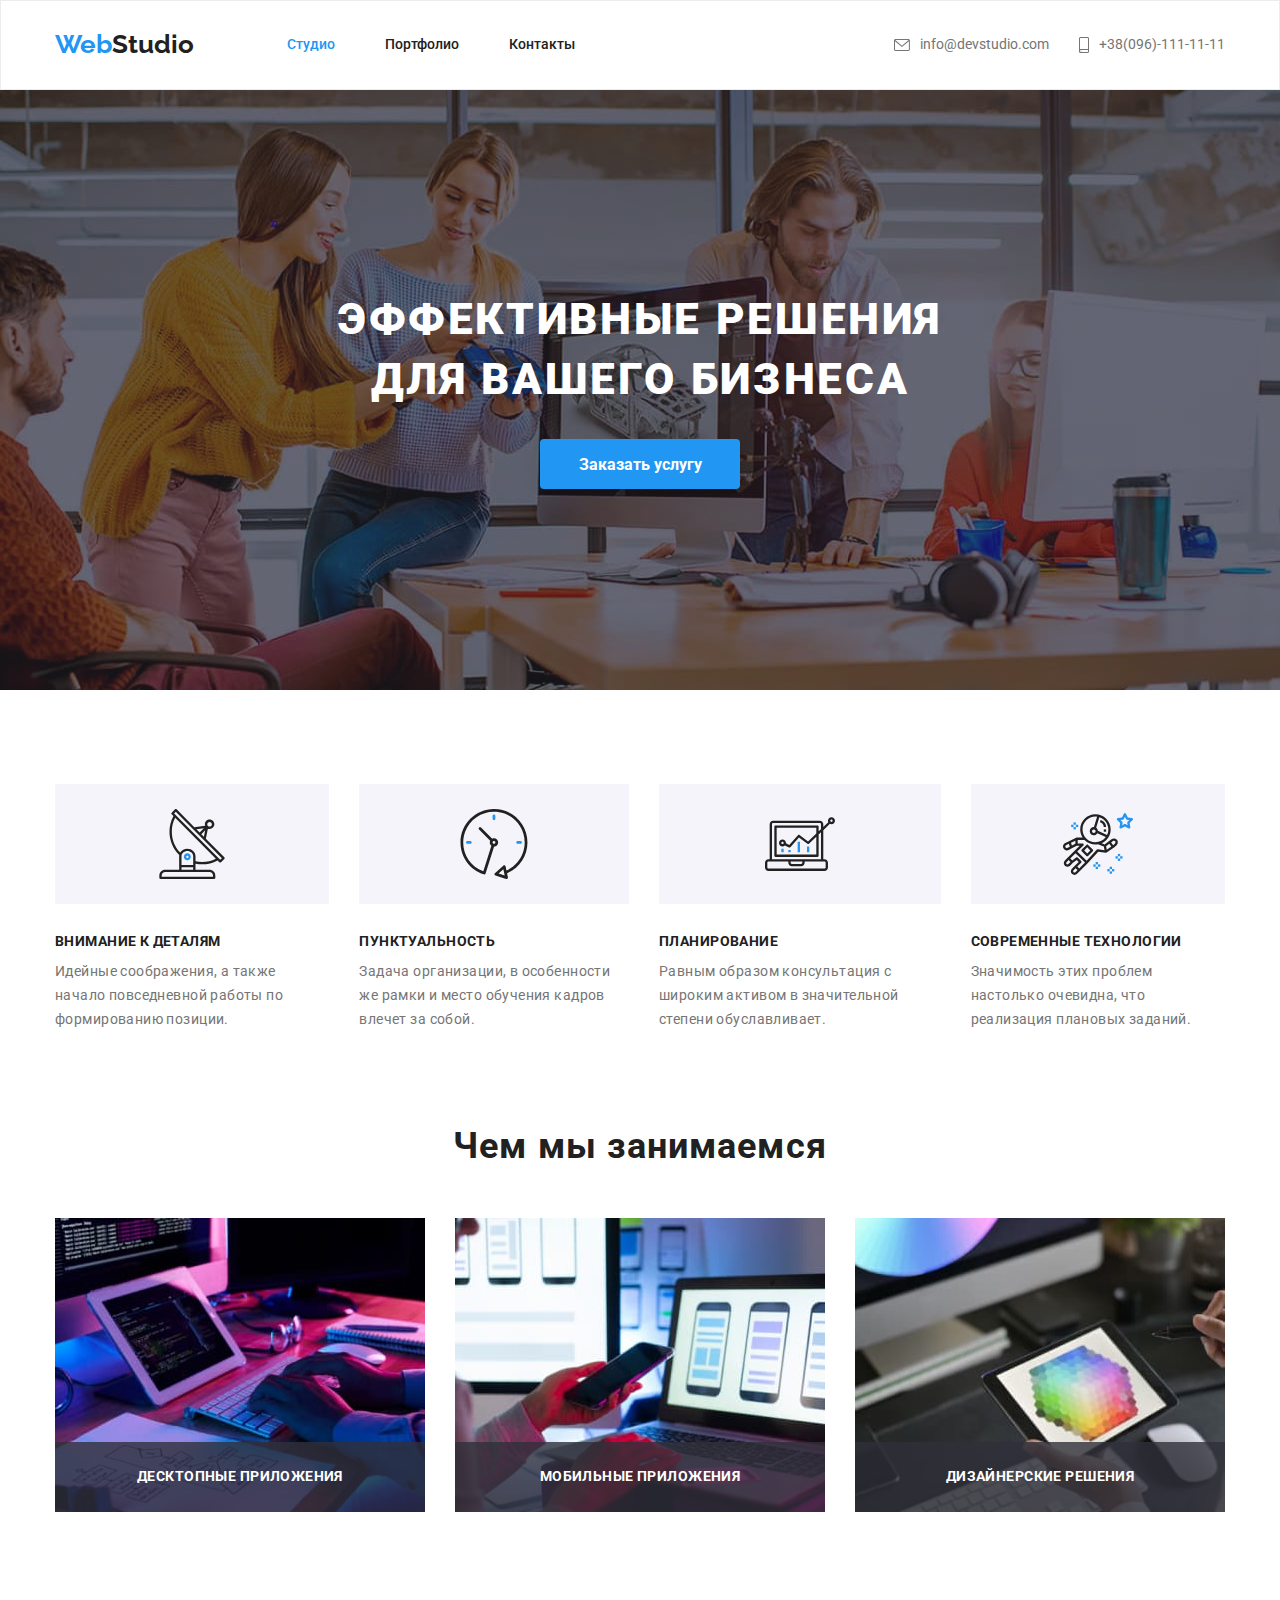
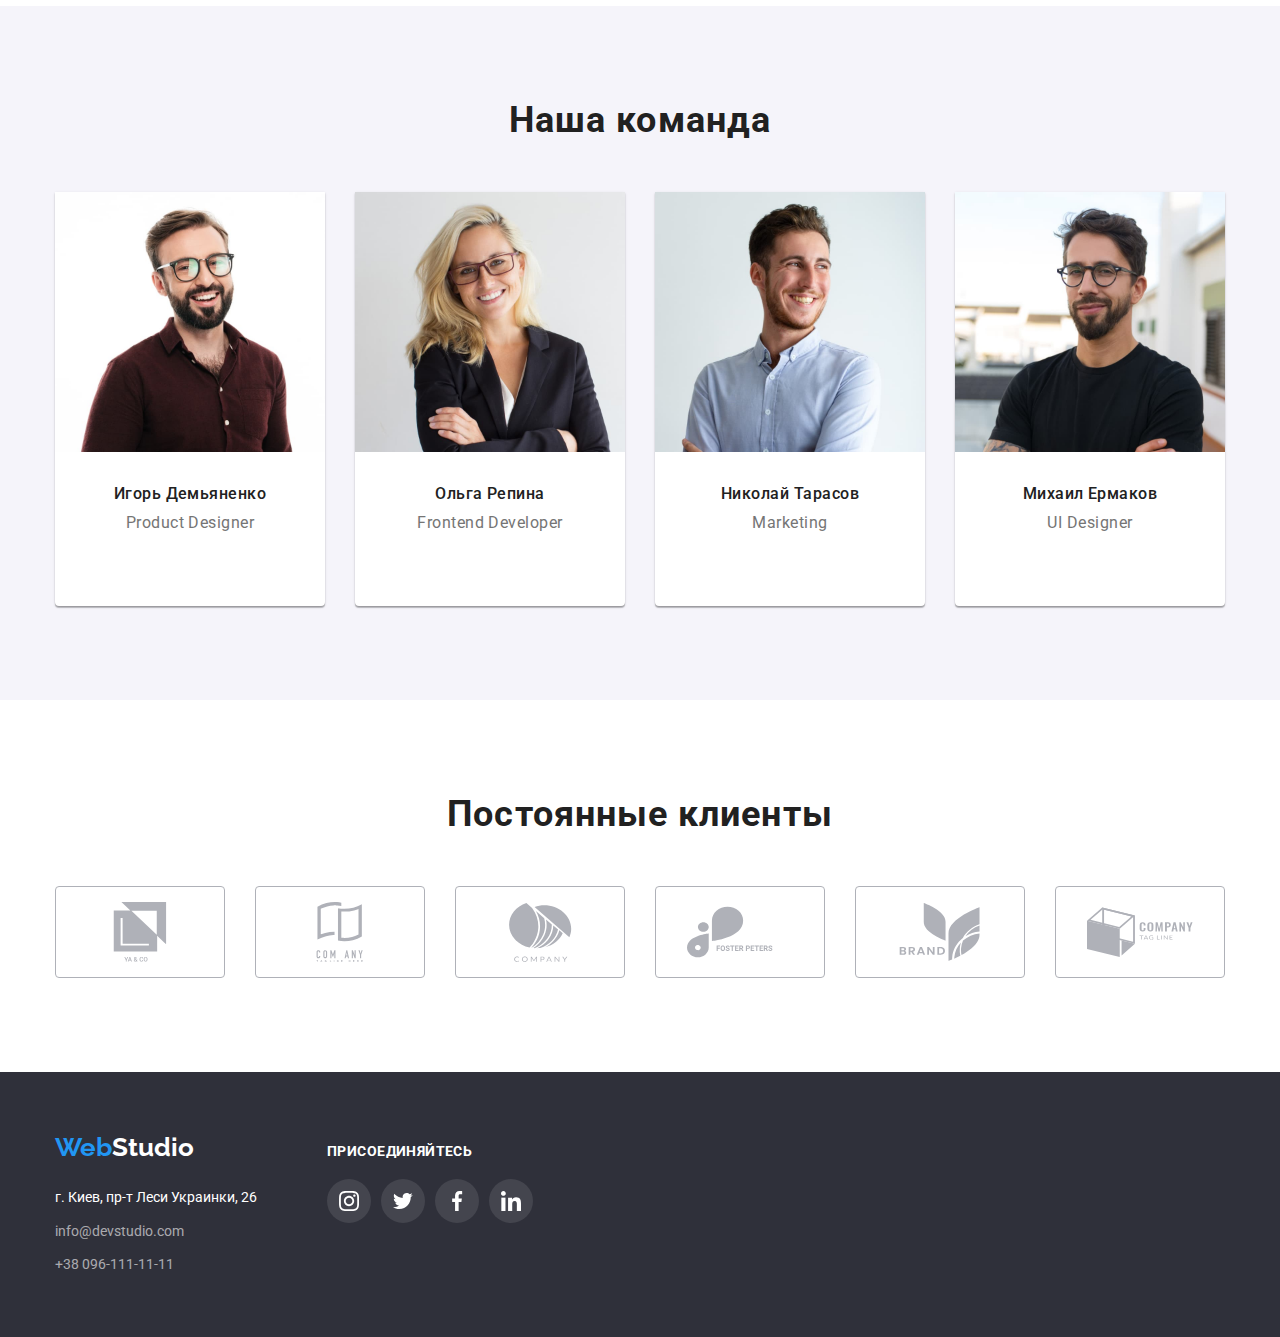
==== commit 949cadfa: "Готовый вариант ДЗ-4" ====
--- a/index.html
+++ b/index.html
@@ -102,7 +102,7 @@
                     <li class="features-list">
                         <div class="icons">
                             <svg width="70" height="70">
-                                <use href="./images/icons.svg#icon-comp"></use>
+                                <use href="./images/symbol-defs.svg#icon-diagram"></use>
                             </svg>
                         </div>
                             <h3 class="features-title">Планирование</h3>
--- a/css/style.css
+++ b/css/style.css
@@ -101,7 +101,6 @@
   margin-left: 0;
 }
 
-
 /* Стиль контакты html*/
 
 .contacts-list {
@@ -143,7 +142,6 @@
   margin-right: 0;
   margin-bottom: 0;
 }
-
 
 /* стили css для index.thml */
 
@@ -219,6 +217,9 @@
   padding: 10px 32px;
   background-color: var(--accent-color);
   color: var(--primary-white-color);
+  border: none;
+  box-shadow: 0px 4px 4px rgba(0, 0, 0, 0.15);
+  border-radius: 4px;
 }
 .icons {
   display: flex;
@@ -234,7 +235,6 @@
   list-style: none;
   padding-left: 0;
   margin: 0;
- 
 }
 
 .features-list {
@@ -279,6 +279,10 @@
   display: flex;
   width: 370px;
 }
+.label-text p {
+  margin: 0;
+}
+
 .work-title {
   margin-top: 0;
   margin-bottom: 50px;
@@ -346,7 +350,7 @@
   justify-content: center;
   align-items: center;
   border-radius: 50%;
-  color: var(--icon-color);
+  color: var(--primary-white-color);
 }
 
 .team-photo {
@@ -546,8 +550,6 @@
 
 /* Проэкты (картинки) portfolio*/
 
-
-
 .project-card {
   width: 370px;
   margin-right: 30px;
@@ -562,20 +564,57 @@
   margin-bottom: 0;
 }
 
+.img-wrapper {
+  width: 100%;
+  height: 294px;
+  position: relative;
+}
+
+.img-wrapper img {
+  display: block;
+  position: relative;
+  z-index: 1;
+}
+
+.hidden-text {
+  position: absolute;
+  top: 0;
+  left: 0;
+  height: 100%;
+  width: 100%;
+  background-color: var(--accent-color);
+  z-index: 2;
+  opacity: 0;
+  margin: 0;
+  font-family: "Roboto";
+  font-style: normal;
+  font-weight: 400;
+  font-size: 18px;
+  line-height: 1.55;
+  letter-spacing: 0.03em;
+  color: var(--primary-white-color);
+  box-sizing: border-box;
+  padding: 0 24px;
+  display: flex;
+  align-items: center;
+  transition: 0.3s;
+}
+
+.project-card:hover .hidden-text,
+.project-card:focus .hidden-text {
+  opacity: 1;
+}
 
 .projects {
   text-decoration: none;
   display: block;
-}
+  transition: 0.3s;
+}
+
 .projects:hover,
-.projects:focus{
-   box-shadow: 0px 1px 1px rgba(0, 0, 0, 0.12), 0px 4px 4px rgba(0, 0, 0, 0.06),
+.projects:focus {
+  box-shadow: 0px 1px 1px rgba(0, 0, 0, 0.12), 0px 4px 4px rgba(0, 0, 0, 0.06),
     1px 4px 6px rgba(0, 0, 0, 0.16);
-}
-
-}
-.projects img {
-  display: block;
 }
 
 .projects-list {
@@ -609,8 +648,6 @@
   box-sizing: border-box;
 }
 
-
-
 /* Футер */
 
 .contacts-item {
@@ -628,7 +665,6 @@
   margin: 0;
   margin-bottom: 9px;
 }
-
 
 .adress-list-f {
   color: rgba(255, 255, 255, 0.6);
@@ -651,7 +687,6 @@
 .location {
   font-style: normal;
 }
-
 
 .adress-list-f {
   color: rgba(255, 255, 255, 0.6);
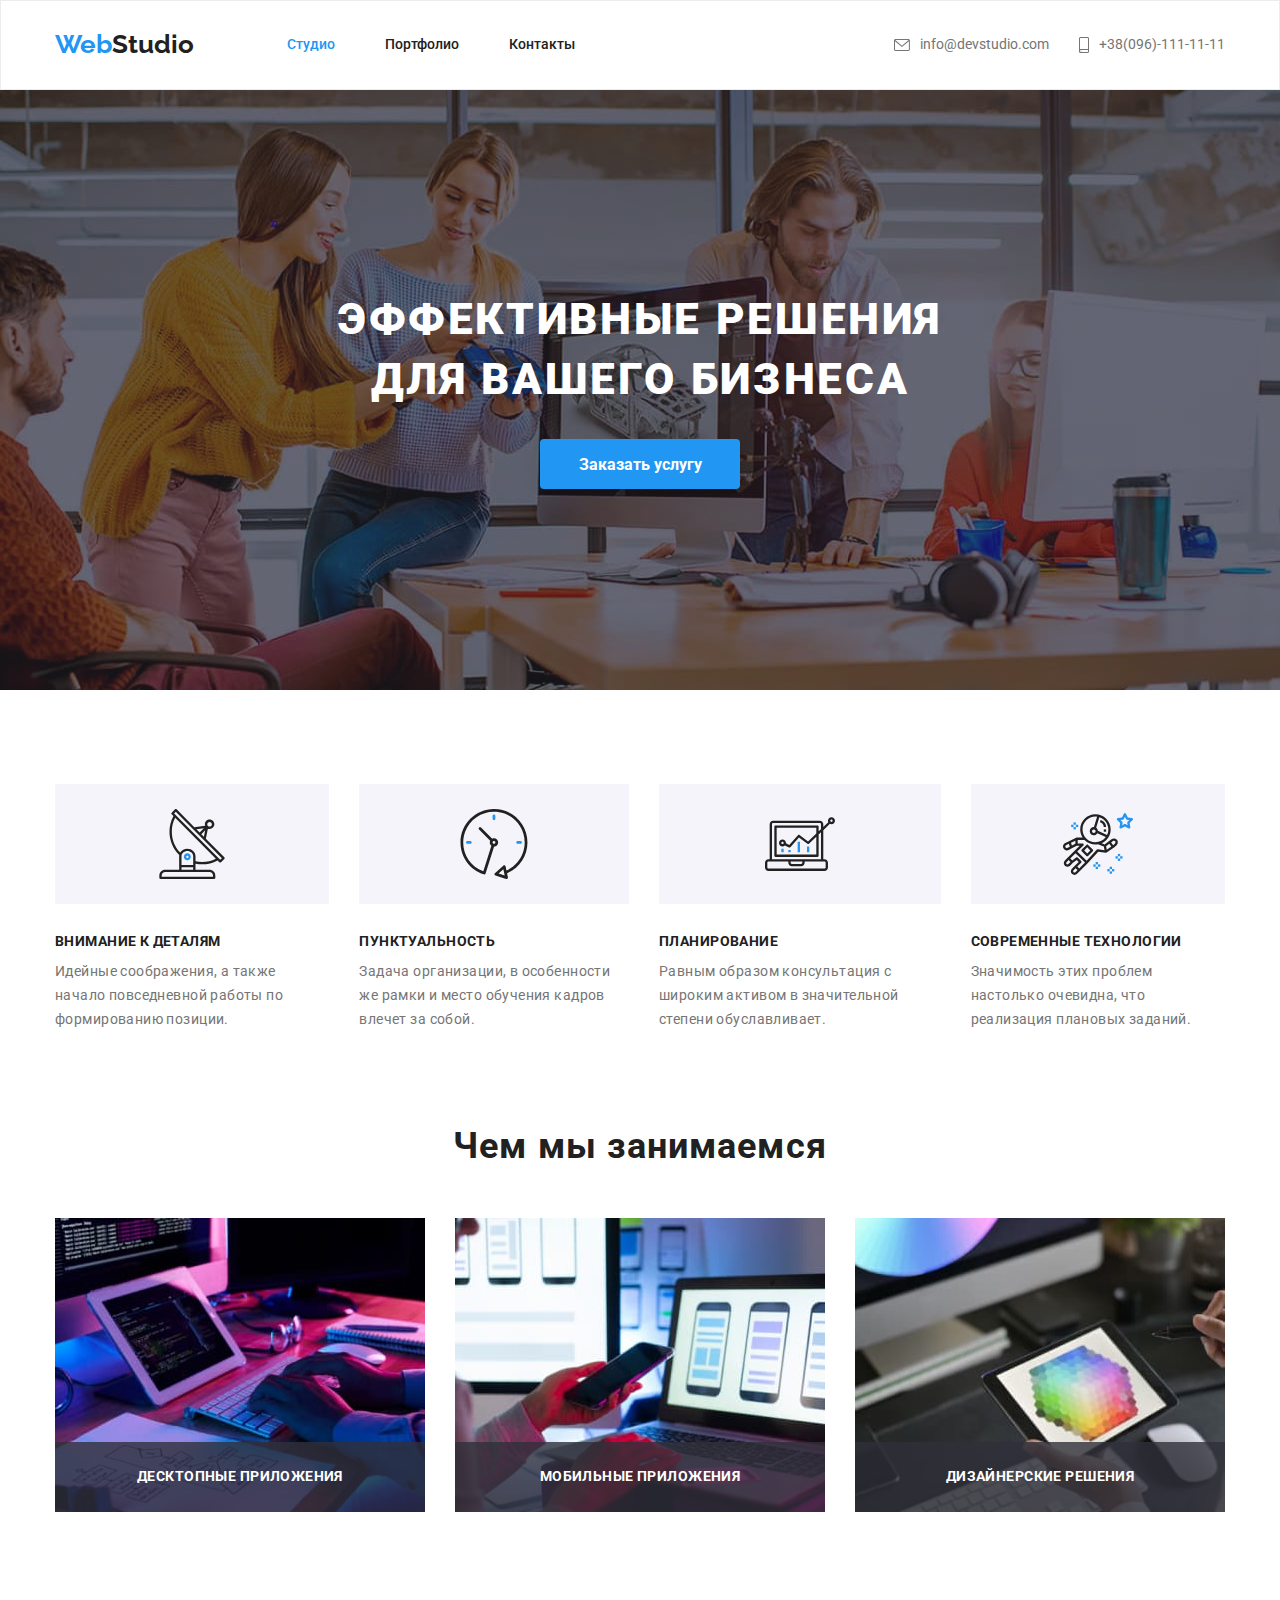
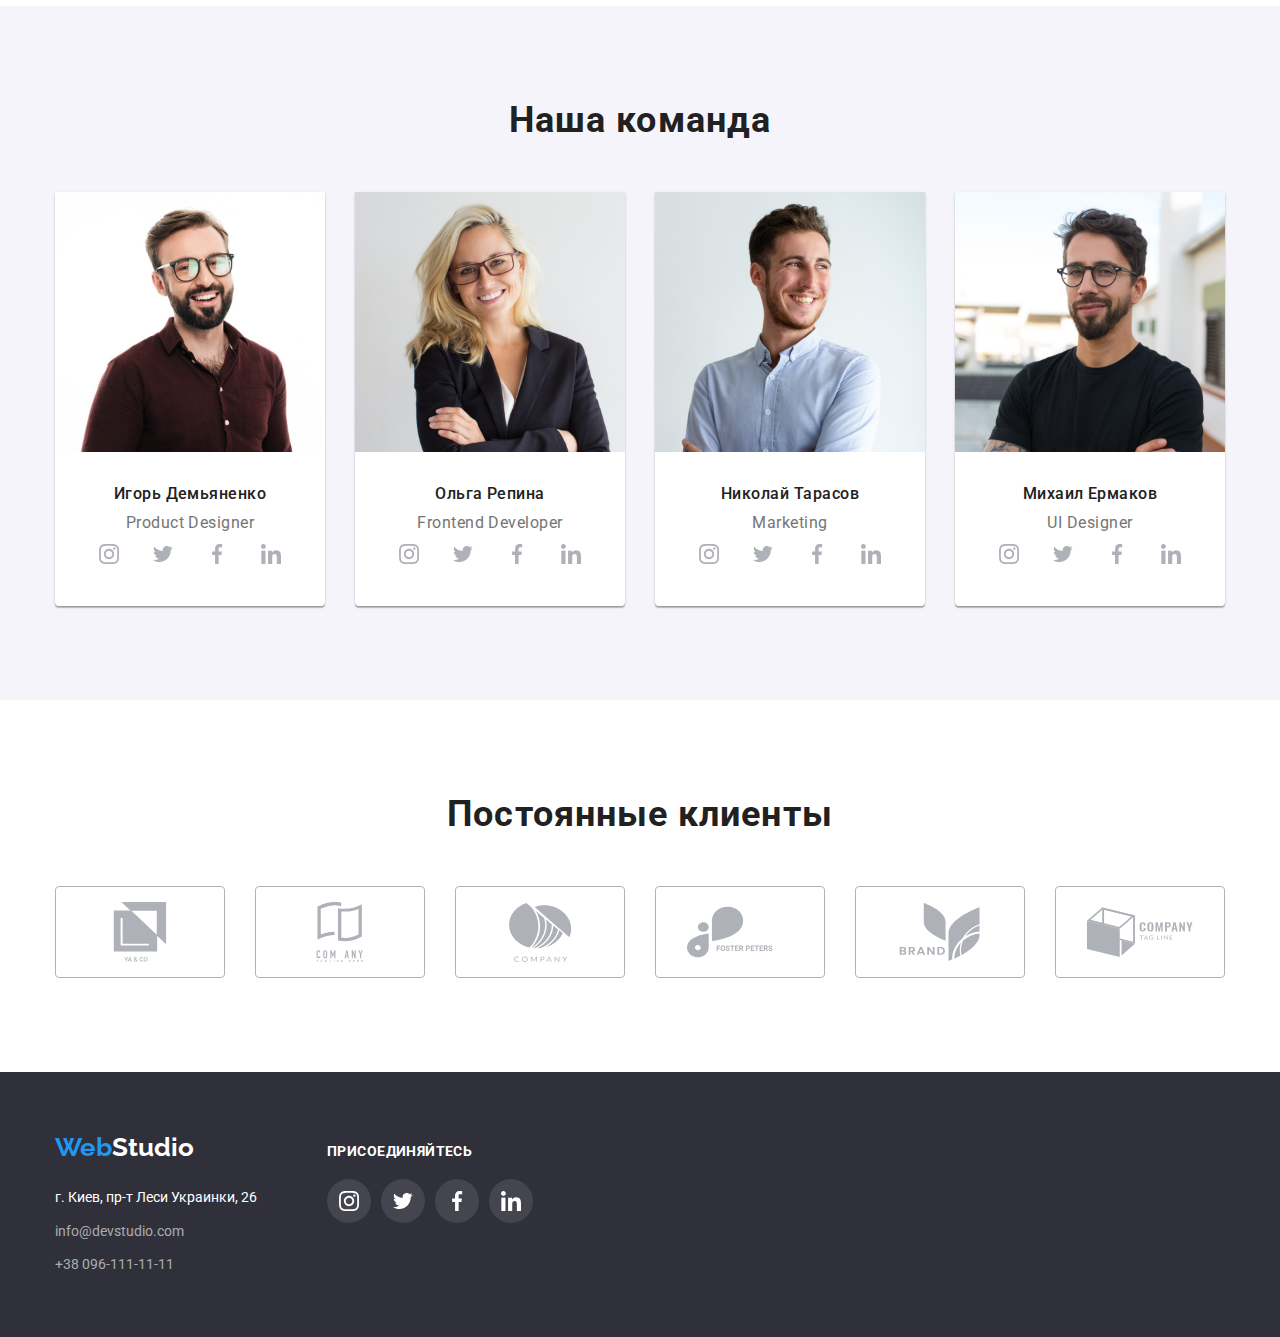
==== commit 3d855dca: "исправленый вариант дз4" ====
--- a/index.html
+++ b/index.html
@@ -435,14 +435,14 @@
                 <p class="add-header">Присоединяйтесь</p>
                     <ul class="team-l">
                         <li class="net-list">
-                            <a href="" class="team-social">
+                            <a href="" class="social-footer">
                                 <svg class="social-icon" width="20" height="20">
                                 <use href="./images/icons.svg#icon-instagram"></use>
                                 </svg>
                             </a>
                       </li>
                         <li class="net-list">
-                            <a href="" class="team-social">
+                            <a href="" class="social-footer">
                                 <svg class="social-icon" width="20" height="20">
                                     <use href="./images/icons.svg#icon-twitter"></use>
                                 </svg>
@@ -450,14 +450,14 @@
                         </li>
                         
                         <li class="net-list">
-                            <a href="" class="team-social">
+                            <a href="" class="social-footer">
                                 <svg class="social-icon" width="20" height="20">
                                     <use href="./images/icons.svg#icon-facebook"></use>
                                 </svg>
                             </a>
                         </li>
                         <li class="net-list">
-                            <a href="" class="team-social">
+                            <a href="" class="social-footer">
                                 <svg class="social-icon" width="20" height="20">
                                     <use href="./images/icons.svg#icon-linkedin"></use>
                                 </svg>
--- a/css/style.css
+++ b/css/style.css
@@ -350,9 +350,22 @@
   justify-content: center;
   align-items: center;
   border-radius: 50%;
-  color: var(--primary-white-color);
-}
-
+  color: var(--icon-color);
+}
+.social-footer {
+  width: 44px;
+  height: 44px;
+  display: flex;
+  justify-content: center;
+  align-items: center;
+  border-radius: 50%;
+  color: var(--primary-white-color);
+}
+
+.social-footer:hover,
+.social-footer:focus {
+  background-color: var(--accent-color);
+}
 .team-photo {
   background-color: var(--primary-white-color);
 }
